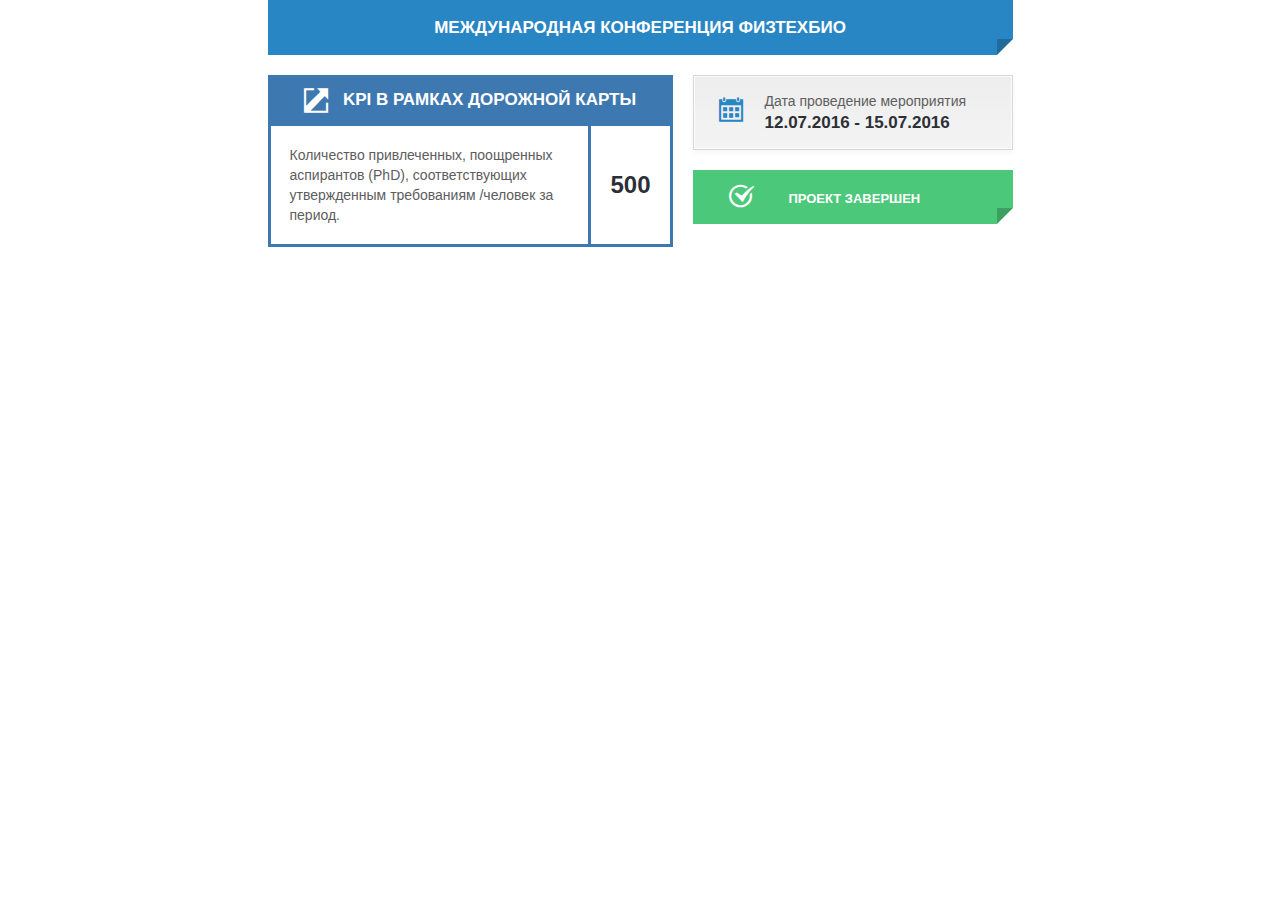
==== html/index.html @ 8a1dc167 "project status done" ====
<!DOCTYPE html>
<!--[if lt IE 7]><html lang="ru" class="lt-ie9 lt-ie8 lt-ie7"><![endif]-->
<!--[if IE 7]><html lang="ru" class="lt-ie9 lt-ie8"><![endif]-->
<!--[if IE 8]><html lang="ru" class="lt-ie9"><![endif]-->
<!--[if gt IE 8]><!-->
<html lang="ru">
<!--<![endif]-->
<head>
	<meta charset="utf-8" />
	<title>Заголовок</title>
	<meta http-equiv="X-UA-Compatible" content="IE=edge" />
	<link rel="stylesheet" href="css/bootstrap.min.css" />
	<link rel="stylesheet" href="css/icomoon.css" />
	<link rel="stylesheet" href="css/fonts.css" />
	<link rel="stylesheet" href="css/style.css" />
</head>
<body>
	<div style="width: 745px; margin: 0 auto;">
		
		<div id="project-descr">
			<div class="headertext folded">Международная конференция ФизтехБио</div>
			<div class="project__details clearfix">
				<div class="project__details-left">
					<div class="project__details-b1">
						<div class="project__details-b1-header"><i class="icon-arrow-diagonally"></i>KPI  в рамках дорожной карты</div>
						<div class="project__details-b1-row">
							<div class="project__details-b1-text">Количество привлеченных, поощренных аспирантов (PhD), соответствующих утвержденным требованиям /человек за период.</div>
							<div class="project__details-b1-count">500</div>
						</div>
					</div>
				</div>
				<div class="project__details-right">
					<div class="project__details-date">
						<div class="project__details-date-inner clearfix">
							<div class="project__details-date-icon icon-date"></div>
							<div class="project__details-date-text">
								<div class="project__details-date-title">Дата проведение мероприятия</div>
								<div class="project__details-date-value">12.07.2016 - 15.07.2016</div>
							</div>
						</div>
					</div>
					<div class="project__details-status folded">
						<i class="project__details-status-icon icon-check"></i>
						<div class="project__details-status-label">Проект Завершен</div>
					</div>
				</div>
			</div>
		</div> <!-- #project-descr -->

	</div>
	<!--[if lt IE 9]>
	<script src="js/html5shiv/es5-shim.min.js"></script>
	<script src="js/html5shiv/html5shiv.min.js"></script>
	<script src="js/html5shiv/html5shiv-printshiv.min.js"></script>
	<script src="js/html5shiv/respond.min.js"></script>
	<![endif]-->
	<script src="js/jquery-2.1.4.min.js"></script>
	<script src="js/common.js"></script>
	<!-- Yandex.Metrika counter --><!-- /Yandex.Metrika counter -->
	<!-- Google Analytics counter --><!-- /Google Analytics counter -->
</body>
</html>
---- html/css/icomoon.css ----
@font-face {
    font-family: 'icomoon';
    src:    url('../fonts/icomoon/icomoon.eot?neqyj8');
    src:    url('../fonts/icomoon/icomoon.eot?neqyj8#iefix') format('embedded-opentype'),
        url('../fonts/icomoon/icomoon.ttf?neqyj8') format('truetype'),
        url('../fonts/icomoon/icomoon.woff?neqyj8') format('woff'),
        url('../fonts/icomoon/icomoon.svg?neqyj8#icomoon') format('svg');
    font-weight: normal;
    font-style: normal;
}

[class^="icon-"], [class*=" icon-"] {
    /* use !important to prevent issues with browser extensions that change fonts */
    font-family: 'icomoon' !important;
    speak: none;
    font-style: normal;
    font-weight: normal;
    font-variant: normal;
    text-transform: none;
    line-height: 1;

    /* Better Font Rendering =========== */
    -webkit-font-smoothing: antialiased;
    -moz-osx-font-smoothing: grayscale;
}

.icon-arrow-diagonally:before {
    content: "\e900";
}
.icon-certificate:before {
    content: "\e901";
}
.icon-check:before {
    content: "\e902";
}
.icon-circle:before {
    content: "\e903";
}
.icon-date:before {
    content: "\e904";
}
.icon-graph:before {
    content: "\e905";
}
.icon-handshake:before {
    content: "\e906";
}
.icon-header-angle-lt:before {
    content: "\e907";
}
.icon-header-angle-rb:before {
    content: "\e908";
}
.icon-list:before {
    content: "\e909";
}
.icon-location:before {
    content: "\e90a";
}
.icon-mic:before {
    content: "\e90b";
}
.icon-photo:before {
    content: "\e90c";
}
.icon-publication:before {
    content: "\e90d";
}
.icon-target:before {
    content: "\e90e";
}
---- html/css/fonts.css ----
/* font-family: "Roboto"; */
@font-face {
	font-family: "Roboto";
	src: url("../fonts/Roboto/RobotoLight.eot");
	src: url("../fonts/Roboto/RobotoLight.eot?#iefix")format("embedded-opentype"),
	url("../fonts/Roboto/RobotoLight.woff") format("woff"),
	url("../fonts/Roboto/RobotoLight.ttf") format("truetype"),
	url("../fonts/Roboto/RobotoLight.svg#RobotoLight") format("svg");
	font-style: normal;
	font-weight: 300;
}
@font-face {
	font-family: "Roboto";
	src: url("../fonts/Roboto/RobotoRegular.eot");
	src: url("../fonts/Roboto/RobotoRegular.eot?#iefix")format("embedded-opentype"),
	url("../fonts/Roboto/RobotoRegular.woff") format("woff"),
	url("../fonts/Roboto/RobotoRegular.ttf") format("truetype"),
	url("../fonts/Roboto/RobotoRegular.svg#RobotoRegular") format("svg");
	font-style: normal;
	font-weight: 400;
}
@font-face {
	font-family: "Roboto";
	src: url("../fonts/Roboto/RobotoItalic.eot");
	src: url("../fonts/Roboto/RobotoItalic.eot?#iefix")format("embedded-opentype"),
	url("../fonts/Roboto/RobotoItalic.woff") format("woff"),
	url("../fonts/Roboto/RobotoItalic.ttf") format("truetype"),
	url("../fonts/Roboto/RobotoItalic.svg#RobotoItalic") format("svg");
	font-style: italic;
	font-weight: 400;
}
@font-face {
	font-family: "Roboto";
	src: url("../fonts/Roboto/RobotoMedium.eot");
	src: url("../fonts/Roboto/RobotoMedium.eot?#iefix")format("embedded-opentype"),
	url("../fonts/Roboto/RobotoMedium.woff") format("woff"),
	url("../fonts/Roboto/RobotoMedium.ttf") format("truetype"),
	url("../fonts/Roboto/RobotoMedium.svg#RobotoMedium") format("svg");
	font-style: normal;
	font-weight: 500;
}
@font-face {
	font-family: "Roboto";
	src: url("../fonts/RobotoBold/RobotoBold.eot");
	src: url("../fonts/RobotoBold/RobotoBold.eot?#iefix")format("embedded-opentype"),
	url("../fonts/RobotoBold/RobotoBold.woff") format("woff"),
	url("../fonts/RobotoBold/RobotoBold.ttf") format("truetype"),
	url("../fonts/RobotoBold/RobotoBold.svg#RobotoBold") format("svg");
	font-style: normal;
	font-weight: 700;
}
@font-face {
	font-family: "Roboto";
	src: url("../fonts/Roboto/RobotoBlack.eot");
	src: url("../fonts/Roboto/RobotoBlack.eot?#iefix")format("embedded-opentype"),
	url("../fonts/Roboto/RobotoBlack.woff") format("woff"),
	url("../fonts/Roboto/RobotoBlack.ttf") format("truetype"),
	url("../fonts/Roboto/RobotoBlack.svg#RobotoBlack") format("svg");
	font-style: normal;
	font-weight: 900;
}
---- html/css/style.css ----
#project-descr {}
.headertext {
	background-color: #2886c4;
	color: #fff;
	text-transform: uppercase;
	font-size: 17px;
	font-weight: bold;
	text-align: center;
	line-height: 1;
	padding: 19px 0;
	margin-bottom: 20px;
}
.folded {
	position: relative;
}
.folded:before,
.folded:after {
	content: "";
	display: block;
	width: 0;
	height: 0;
	border-style: solid;
	position: absolute;
	bottom: 0;
	right: 0;
}
.folded:before {
	border-width: 16px 16px 0 0;
	border-color: rgba(0,0,0,0.2) transparent transparent transparent;
}
.folded:after {
	border-width: 0 0 16px 16px;
	border-color: transparent transparent #ffffff transparent;
}
.project__details {}
.project__details-left {
	float: left;
	width: 405px;
	margin-right: 20px;
}
.project__details-b1 {}
.project__details-b1-header {
	background-color: #3e78b0;
	color: #fff;
	text-transform: uppercase;
	font-size: 17px;
	font-weight: bold;
	text-align: center;
	line-height: 24px;
	padding: 13px 0;
}
.project__details-b1-header .icon-arrow-diagonally {
	display: inline-block;
	width: 24px;
	height: 24px;
	font-size: 24px;
	color: #fff;
	margin-right: 15px;
	vertical-align: middle;
}
.project__details-b1-row {
	border-left: 3px solid #3e78b0;
	border-right: 3px solid #3e78b0;
	border-bottom: 3px solid #3e78b0;
	display: table;
}
.project__details-b1-text {
	font-size: 14px;
	line-height: 20px;
	color: #5d5d5d;
	padding: 19px;
	display: table-cell;
}
.project__details-b1-count {
	display: table-cell;
	vertical-align: middle;
	color: #2c2f36;
	font-size: 24px;
	font-weight: bold;
	border-left: 3px solid #3e78b0;
	padding: 0 19px;
}
.project__details-right {
	width: 320px;
	float: left;
}
.project__details-date {
	border: 1px solid #d7d7d7;
	-webkit-box-shadow: 0px 3px 6px 0px rgba(0, 0, 0, 0.04);
	-moz-box-shadow:    0px 3px 6px 0px rgba(0, 0, 0, 0.04);
	box-shadow:         0px 3px 6px 0px rgba(0, 0, 0, 0.04);
	margin-bottom: 20px;
}
.project__details-date-inner {
	padding: 17px 24px;
	border: 1px solid #fcfcfc;
	background: #ededed;
	background: -moz-linear-gradient(top,  #ededed 0%, #f4f4f4 100%);
	background: -webkit-linear-gradient(top,  #ededed 0%,#f4f4f4 100%);
	background: linear-gradient(to bottom,  #ededed 0%,#f4f4f4 100%);
	filter: progid:DXImageTransform.Microsoft.gradient( startColorstr='#ededed', endColorstr='#f4f4f4',GradientType=0 );
}
.project__details-date-icon {
	float: left;
	width: 24px;
	height: 24px;
	font-size: 24px;
	color: #2886c4;
	margin-right: 22px;
	margin-top: 4px;
}
.project__details-date-text {
	float: left;
	line-height: 1;
}
.project__details-date-title {
	color: #5e5e5e;
	font-size: 14px;
	margin-bottom: 6px;
}
.project__details-date-value {
	color: #2c2f36;
	font-size: 17px;
	font-weight: bold;
}
.project__details-status {
	background-color: #4cc87b;
	color: #fff;
	text-transform: uppercase;
	font-size: 13px;
	font-weight: bold;
	text-align: center;
	line-height: 1;
	padding: 13px 25px 15px 0;
}
.project__details-status-icon {
	display: inline-block;
	width: 25px;
	height: 25px;
	font-size: 25px;
	color: #fff;
	vertical-align: middle;
	position: relative;
	right: 31px;
}
.project__details-status-label {
	display: inline-block;
	vertical-align: middle;
	position: relative;
	top: 2px;
}
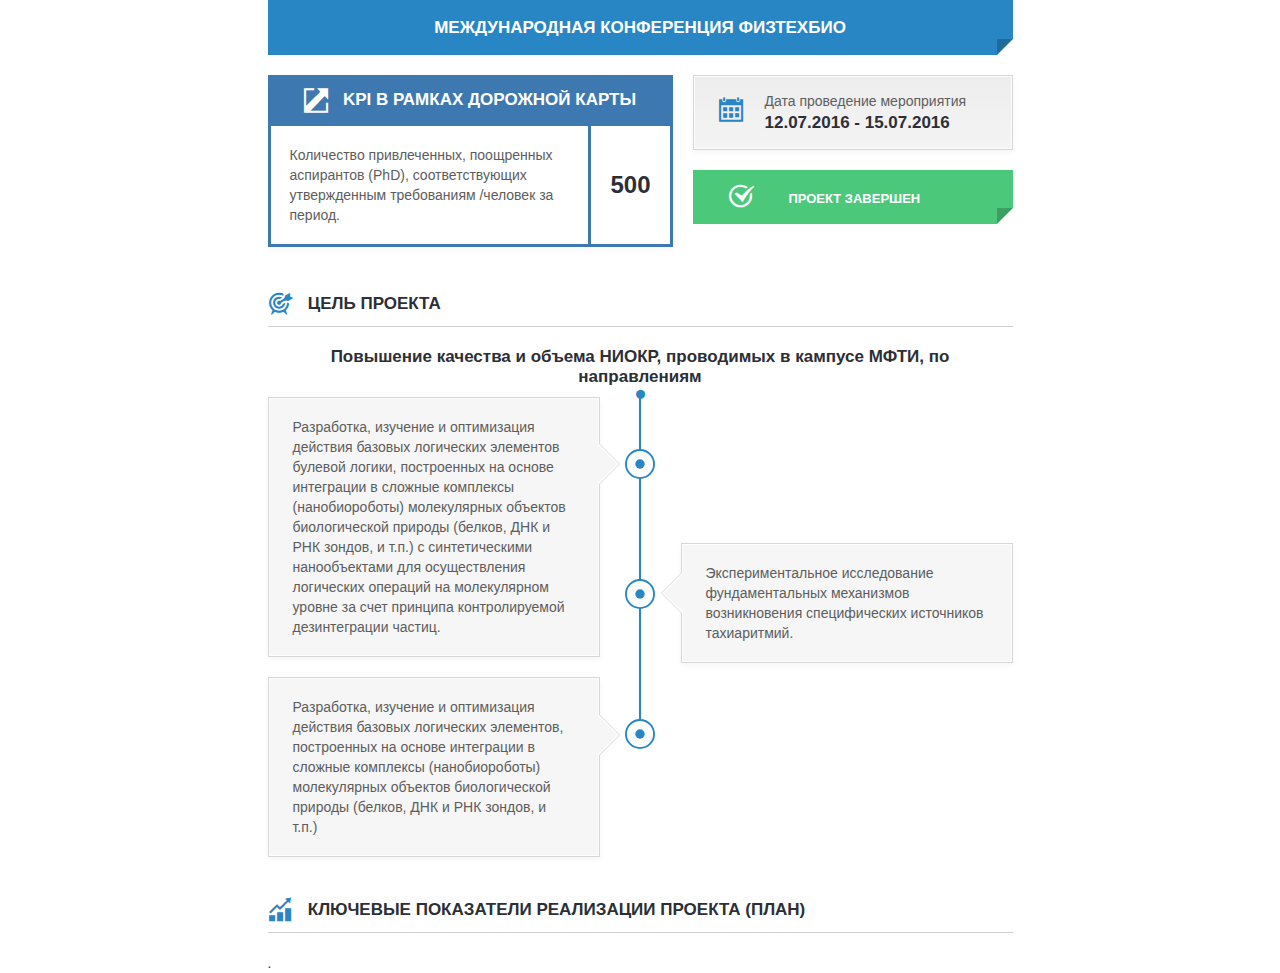
==== commit 241716ff: "targets done" ====
--- a/html/index.html
+++ b/html/index.html
@@ -15,10 +15,10 @@
 	<link rel="stylesheet" href="css/style.css" />
 </head>
 <body>
-	<div style="width: 745px; margin: 0 auto;">
+	<div style="width: 745px; margin: 0 auto;"> <!-- wrapper for example (begin) -->
 		
 		<div id="project-descr">
-			<div class="headertext folded">Международная конференция ФизтехБио</div>
+			<div class="project-header1 folded">Международная конференция ФизтехБио</div>
 			<div class="project__details clearfix">
 				<div class="project__details-left">
 					<div class="project__details-b1">
@@ -44,10 +44,51 @@
 						<div class="project__details-status-label">Проект Завершен</div>
 					</div>
 				</div>
+			</div>  <!-- .project__details -->
+			<div class="project-header2">
+				<div class="project-header2__icon icon-target"></div>
+				<div class="project-header2__text">Цель проекта</div>
 			</div>
+			<div class="project-targets">
+				<div class="project-targets__title">Повышение качества и объема НИОКР, проводимых в кампусе МФТИ, по направлениям</div>
+				<div class="project-targets__box clearfix">
+					<div class="project-targets__boxleft">
+						<div class="project-targets__target target_1">
+							<div class="project-targets__target-inner">Разработка, изучение и оптимизация действия базовых логических элементов булевой логики, построенных на основе интеграции в сложные комплексы (нанобиороботы) молекулярных объектов биологической природы (белков, ДНК и РНК зондов, и т.п.) с синтетическими нанообъектами для осуществления логических операций на молекулярном уровне за счет принципа контролируемой дезинтеграции частиц.</div>
+							<div class="project-targets__target-arrow"></div>
+						</div>
+						<div class="project-targets__target target_3">
+							<div class="project-targets__target-inner">Разработка, изучение и оптимизация действия базовых логических элементов, построенных на основе интеграции в сложные комплексы (нанобиороботы) молекулярных объектов биологической природы (белков, ДНК и РНК зондов, и т.п.)</div>
+							<div class="project-targets__target-arrow"></div>
+						</div>
+					</div>
+					<div class="project-targets__boxcenter">
+						<div class="project-targets__box-targetsline">
+							<div class="project-targets__topcircle icon-circle"></div>
+							<div class="project-targets__targetcircle targetcircle_1"></div>
+							<div class="project-targets__targetcircle targetcircle_2"></div>
+							<div class="project-targets__targetcircle targetcircle_3"></div>
+						</div>
+					</div>
+					<div class="project-targets__boxright">
+						<div class="project-targets__target target_2">
+							<div class="project-targets__target-inner">Экспериментальное исследование фундаментальных механизмов возникновения специфических источников тахиаритмий.</div>
+							<div class="project-targets__target-arrow"></div>
+						</div>
+					</div>
+				</div>
+			</div> <!-- .project-targets -->
+			<div class="project-header2">
+				<div class="project-header2__icon icon-graph"></div>
+				<div class="project-header2__text">Ключевые показатели реализации проекта (план)</div>
+			</div>
+			<div class="project-plan">
+				.
+			</div> <!-- .project-plan -->
 		</div> <!-- #project-descr -->
 
-	</div>
+	</div> <!-- wrapper for example (end) -->
+
 	<!--[if lt IE 9]>
 	<script src="js/html5shiv/es5-shim.min.js"></script>
 	<script src="js/html5shiv/html5shiv.min.js"></script>
--- a/html/css/style.css
+++ b/html/css/style.css
@@ -1,5 +1,5 @@
 #project-descr {}
-.headertext {
+.project-header1 {
 	background-color: #2886c4;
 	color: #fff;
 	text-transform: uppercase;
@@ -32,13 +32,19 @@
 	border-width: 0 0 16px 16px;
 	border-color: transparent transparent #ffffff transparent;
 }
-.project__details {}
+.project__details {
+	padding-bottom: 6px;
+}
 .project__details-left {
 	float: left;
 	width: 405px;
 	margin-right: 20px;
 }
-.project__details-b1 {}
+.project__details-b1 {
+	-webkit-box-shadow: 0px 3px 6px 0px rgba(0, 0, 0, 0.04);
+	-moz-box-shadow:    0px 3px 6px 0px rgba(0, 0, 0, 0.04);
+	box-shadow:         0px 3px 6px 0px rgba(0, 0, 0, 0.04);
+}
 .project__details-b1-header {
 	background-color: #3e78b0;
 	color: #fff;
@@ -149,8 +155,183 @@
 	position: relative;
 	top: 2px;
 }
-
-
-
-
-
+.project-header2 {
+	border-bottom: 1px solid #d0d0d0;
+	margin: 38px 0 20px;
+	font-size: 1px;
+	padding: 0 0 10px 1px;
+}
+.project-header2__icon {
+	display: inline-block;
+	width: 24px;
+	height: 24px;
+	font-size: 24px;
+	color: #2886c4;
+	margin-right: 15px;
+	vertical-align: middle;
+}
+.project-header2__text {
+	display: inline-block;
+	color: #2c2f36;
+	font-size: 17px;
+	font-weight: bold;
+	text-transform: uppercase;
+	vertical-align: middle;
+}
+.project-targets {
+	margin-bottom: -18px;
+}
+.project-targets__title {
+	color: #2c2f36;
+	line-height: 20px;
+	font-size: 17px;
+	font-weight: bold;
+	text-align: center;
+}
+.project-targets__box {
+	font-size: 1px;
+	padding-top: 8px;
+	margin-top: 2px;
+}
+.project-targets__boxleft {
+	float: left;
+	width: 350px;
+}
+.project-targets__boxcenter {
+	float: left;
+	width: 30px;
+	margin: 0 8px 0 7px;
+	text-align: center;
+}
+.project-targets__boxright {
+	float: left;
+	width: 350px;
+}
+.project-targets__box-targetsline {
+	display: inline-block;
+	width: 2px;
+	height: 350px;
+	background-color: #2886c4;
+	position: relative;
+}
+.project-targets__topcircle {
+	display: inline-block;
+	color: #2886c4;
+	width: 9px;
+	height: 9px;
+	font-size: 9px;
+	position: absolute;
+	top: -8px;
+	left: -3px;
+}
+.project-targets__targetcircle {
+	display: block;
+	width: 30px;
+	height: 30px;
+	background-image: url(../img/circle-target.svg);
+	background-repeat: no-repeat;
+	position: absolute;
+	left: -14px;
+}
+.project-targets__targetcircle.targetcircle_1 {
+	top: 52px;
+}
+.project-targets__targetcircle.targetcircle_2 {
+	top: 182px;
+}
+.project-targets__targetcircle.targetcircle_3 {
+	top: 322px;
+}
+.project-targets__target {
+	width: 330px;
+	border: 1px solid #d7d7d7;
+	-webkit-box-shadow: 0px 3px 6px 0px rgba(0, 0, 0, 0.04);
+	-moz-box-shadow:    0px 3px 6px 0px rgba(0, 0, 0, 0.04);
+	box-shadow:         0px 3px 6px 0px rgba(0, 0, 0, 0.04);
+	position: relative;
+	margin-bottom: 20px;
+}
+.project-targets__target-inner {
+	padding: 18px 23px;
+	border: 1px solid #fcfcfc;
+	background: #f6f6f6;
+	color: #5d5d5d;
+	font-size: 14px;
+	line-height: 20px;
+}
+.project-targets__target:after,
+.project-targets__target:before,
+.project-targets__target-arrow {
+	left: 100%;
+	border: solid transparent;
+	content: " ";
+	height: 0;
+	width: 0;
+	position: absolute;
+	pointer-events: none;
+}
+.project-targets__target:after {
+	border-color: rgba(255, 255, 255, 0);
+	border-left-color: #fff;
+	border-width: 20px;
+	margin-top: -20px;
+}
+.project-targets__target:before {
+	border-color: rgba(215, 215, 215, 0);
+	border-left-color: #d7d7d7;
+	border-width: 21px;
+	margin-top: -21px;
+}
+.project-targets__target-arrow {
+	border-color: rgba(255, 255, 255, 0);
+	border-left-color: #f6f6f6;
+	border-width: 19px;
+	margin-top: -19px;
+	z-index: 50;
+	left: auto;
+	right: -37px;
+}
+.project-targets__target.target_1:after,
+.project-targets__target.target_1:before,
+.project-targets__target.target_1 .project-targets__target-arrow {
+	top: 66px;
+}
+.project-targets__target.target_2:after,
+.project-targets__target.target_2:before,
+.project-targets__target.target_2 .project-targets__target-arrow {
+	left: auto;
+	right: 100%;
+	top: 49px;
+}
+.project-targets__target.target_2 {
+	top: 146px;
+	margin-left: 18px;
+}
+.project-targets__target.target_2:after {
+	border-left-color: transparent;
+	border-right-color: #fff;
+}
+.project-targets__target.target_2:before {
+	border-left-color: transparent;
+	border-right-color: #d7d7d7;
+}
+.project-targets__target.target_2 .project-targets__target-arrow {
+	border-left-color: transparent;
+	border-right-color: #f6f6f6;
+	right: auto;
+	left: -37px;
+}
+
+.project-targets__target.target_3:after,
+.project-targets__target.target_3:before,
+.project-targets__target.target_3 .project-targets__target-arrow {
+	top: 57px;
+}
+.project-plan {}
+
+
+
+
+
+
+
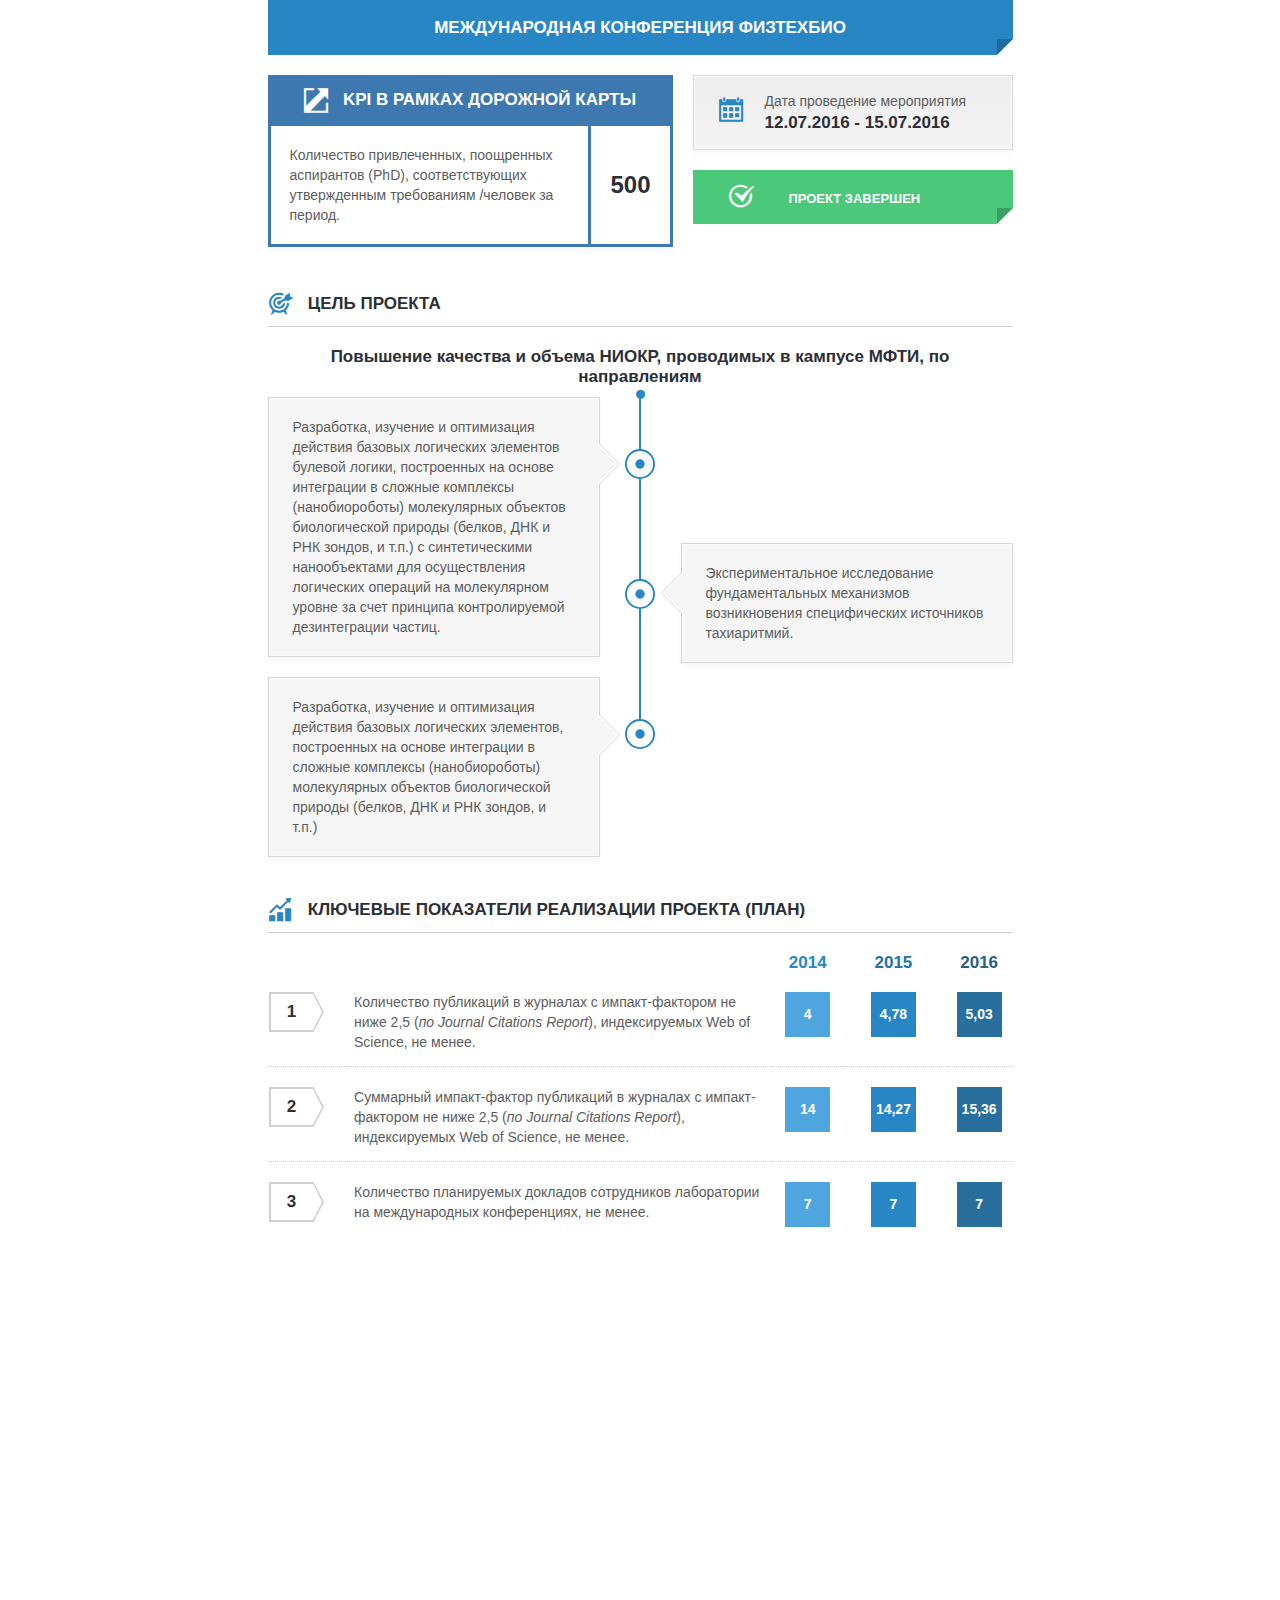
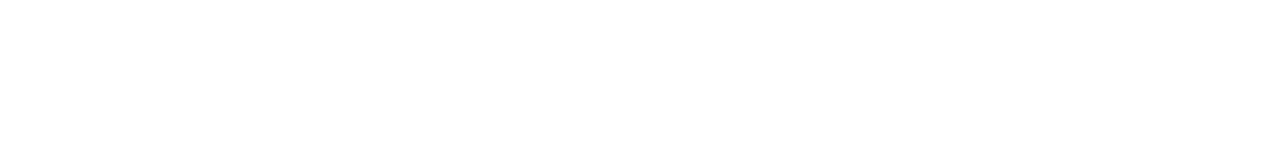
==== commit 2bfc1d2d: "table-plans start" ====
--- a/html/index.html
+++ b/html/index.html
@@ -83,7 +83,73 @@
 				<div class="project-header2__text">Ключевые показатели реализации проекта (план)</div>
 			</div>
 			<div class="project-plan">
-				.
+				<table class="project-plan__table">
+					<tbody class="project-plan__tbody">
+						<tr class="project-plan__tr">
+							<th class="project-plan__th" colspan="2"></th>
+							<th class="project-plan__th th_1">2014</th>
+							<th class="project-plan__th th_2">2015</th>
+							<th class="project-plan__th th_3">2016</th>
+						</tr>
+						<tr class="project-plan__tr">
+							<td class="project-plan__td td_1">
+								<div class="project-plan__td_1-wrap">
+									<div class="project-plan__td_1">1</div>
+								</div>
+							</td>
+							<td class="project-plan__td td_2">
+								<div class="project-plan__td_2">Количество публикаций в журналах с импакт-фактором не ниже 2,5 (<i>по Journal Citations Report</i>), индексируемых Web of Science, не менее.</div>
+							</td>
+							<td class="project-plan__td td_3">
+								<div class="project-plan__td_345 project-plan__td_3">4</div>
+							</td>
+							<td class="project-plan__td td_4">
+								<div class="project-plan__td_345 project-plan__td_4">4,78</div>
+							</td>
+							<td class="project-plan__td td_5">
+								<div class="project-plan__td_345 project-plan__td_5">5,03</div>
+							</td>
+						</tr>
+						<tr class="project-plan__tr">
+							<td class="project-plan__td td_1">
+								<div class="project-plan__td_1-wrap">
+									<div class="project-plan__td_1">2</div>
+								</div>
+							</td>
+							<td class="project-plan__td td_2">
+								<div class="project-plan__td_2">Суммарный импакт-фактор публикаций в журналах с импакт-фактором не ниже 2,5 (<i>по Journal Citations Report</i>), индексируемых Web of Science, не менее.</div>
+							</td>
+							<td class="project-plan__td td_3">
+								<div class="project-plan__td_345 project-plan__td_3">14</div>
+							</td>
+							<td class="project-plan__td td_4">
+								<div class="project-plan__td_345 project-plan__td_4">14,27</div>
+							</td>
+							<td class="project-plan__td td_5">
+								<div class="project-plan__td_345 project-plan__td_5">15,36</div>
+							</td>
+						</tr>
+						<tr class="project-plan__tr">
+							<td class="project-plan__td td_1">
+								<div class="project-plan__td_1-wrap">
+									<div class="project-plan__td_1">3</div>
+								</div>
+							</td>
+							<td class="project-plan__td td_2">
+								<div class="project-plan__td_2">Количество планируемых докладов сотрудников лаборатории на международных конференциях, не менее.</div>
+							</td>
+							<td class="project-plan__td td_3">
+								<div class="project-plan__td_345 project-plan__td_3">7</div>
+							</td>
+							<td class="project-plan__td td_4">
+								<div class="project-plan__td_345 project-plan__td_4">7</div>
+							</td>
+							<td class="project-plan__td td_5">
+								<div class="project-plan__td_345 project-plan__td_5">7</div>
+							</td>
+						</tr>
+					</tbody>
+				</table>
 			</div> <!-- .project-plan -->
 		</div> <!-- #project-descr -->
 
--- a/html/css/style.css
+++ b/html/css/style.css
@@ -1,3 +1,11 @@
+body {
+	margin-bottom: 500px;
+}
+
+
+
+
+
 #project-descr {}
 .project-header1 {
 	background-color: #2886c4;
@@ -328,10 +336,130 @@
 	top: 57px;
 }
 .project-plan {}
-
-
-
-
-
-
-
+.project-plan__table {
+	width: 100%;
+}
+.project-plan__tbody {}
+.project-plan__tr {
+	border-bottom: 1px dotted #d0d0d0;
+}
+.project-plan__tr:first-child,
+.project-plan__tr:last-child {
+	border-bottom: none;
+}
+.project-plan__th {
+	font-size: 17px;
+	line-height: 17px;
+	font-weight: bold;
+	text-align: center;
+}
+.project-plan__th.th_1 {
+	color: #2886c4;
+}
+.project-plan__th.th_2 {
+	color: #2072a8;
+}
+.project-plan__th.th_3 {
+	color: #246087;
+}
+.project-plan__td {
+	padding-top: 20px;
+	padding-bottom: 14px;
+	vertical-align: top;
+}
+.project-plan__td.td_1 {
+	width: 75px;
+	text-align: left;
+}
+.project-plan__td.td_2 {
+	width: 415px;
+	padding-left: 10px;
+	padding-right: 10px;
+	text-align: left;
+}
+.project-plan__td.td_3 {
+	width: 65px;
+	text-align: center;
+}
+.project-plan__td.td_4 {
+	width: 65px;
+	padding-left: 20px;
+	padding-right: 20px;
+	text-align: center;
+}
+.project-plan__td.td_5 {
+	width: 65px;
+	text-align: center;
+}
+.project-plan__td_1-wrap {
+	height: 40px;
+	overflow: hidden;
+}
+.project-plan__td_1 {
+	display: inline-block;
+	width: 42px;
+	height: 36px;
+	border: 2px solid #d0d0d0;
+	border-right: none;
+	background-color: #fff;
+	text-align: center;
+	vertical-align: middle;
+	font-size: 17px;
+	line-height: 36px;
+	font-weight: bold;
+	color: #2c2f36;
+	position: relative;
+}
+.project-plan__td_1:after,
+.project-plan__td_1:before {
+	left: 100%;
+	top: 50%;
+	border: solid transparent;
+	content: " ";
+	height: 0;
+	width: 0;
+	position: absolute;
+	pointer-events: none;
+}
+.project-plan__td_1:after {
+	border-color: rgba(255, 255, 255, 0);
+	border-left-color: #fff;
+	border-width: 18px 0 18px 9px;
+	margin-top: -18px;
+}
+.project-plan__td_1:before {
+	border-color: rgba(208, 208, 208, 0);
+	border-left-color: #d0d0d0;
+	border-width: 21px 0 21px 11px;
+	margin-top: -21px;
+}
+.project-plan__td_2 {
+	color: #5d5d5d;
+	font-size: 14px;
+	line-height: 20px;
+}
+.project-plan__td_345 {
+	display: inline-block;
+	width: 45px;
+	height: 45px;
+	line-height: 45px;
+	font-size: 14px;
+	font-weight: bold;
+	color: #fff;
+}
+.project-plan__td_3 {
+	background-color: #4fa5dd;
+}
+.project-plan__td_4 {
+	background-color: #2886c4;
+}
+.project-plan__td_5 {
+	background-color: #286f9d;
+}
+
+
+
+
+
+
+
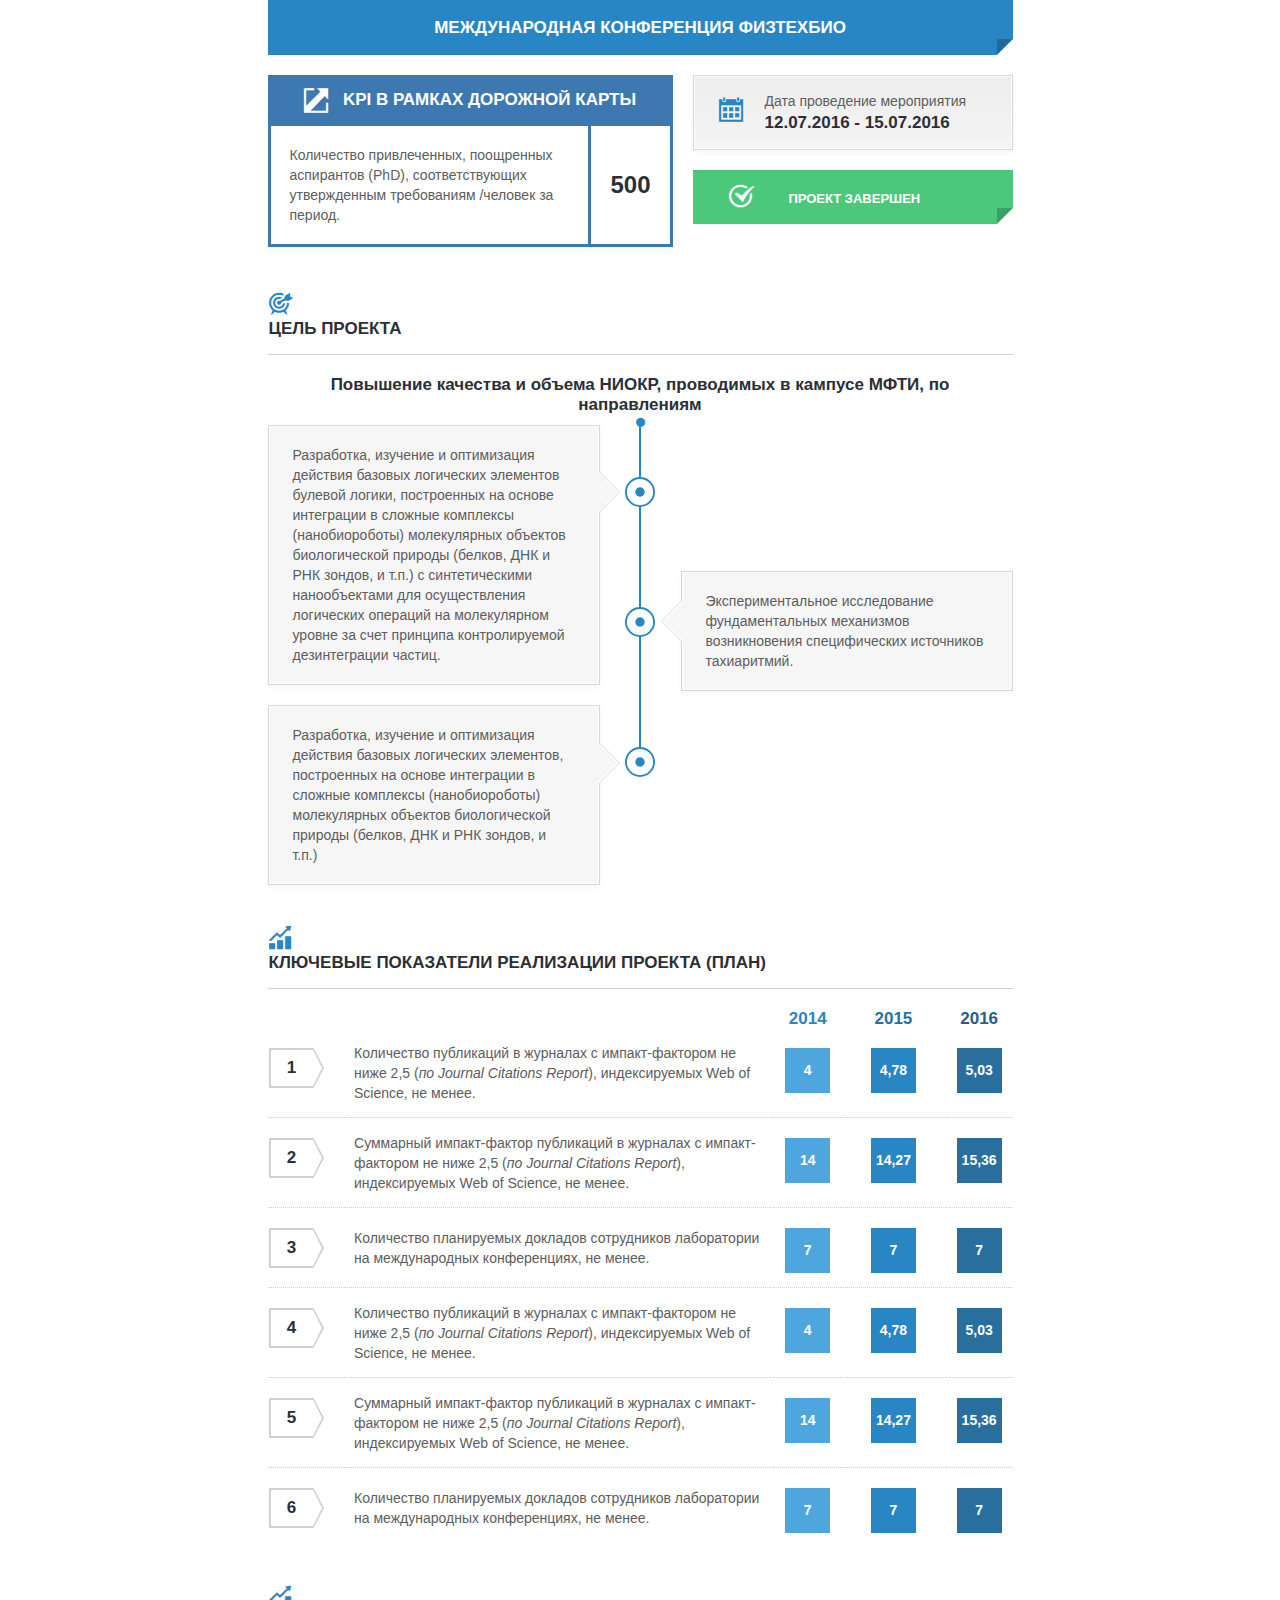
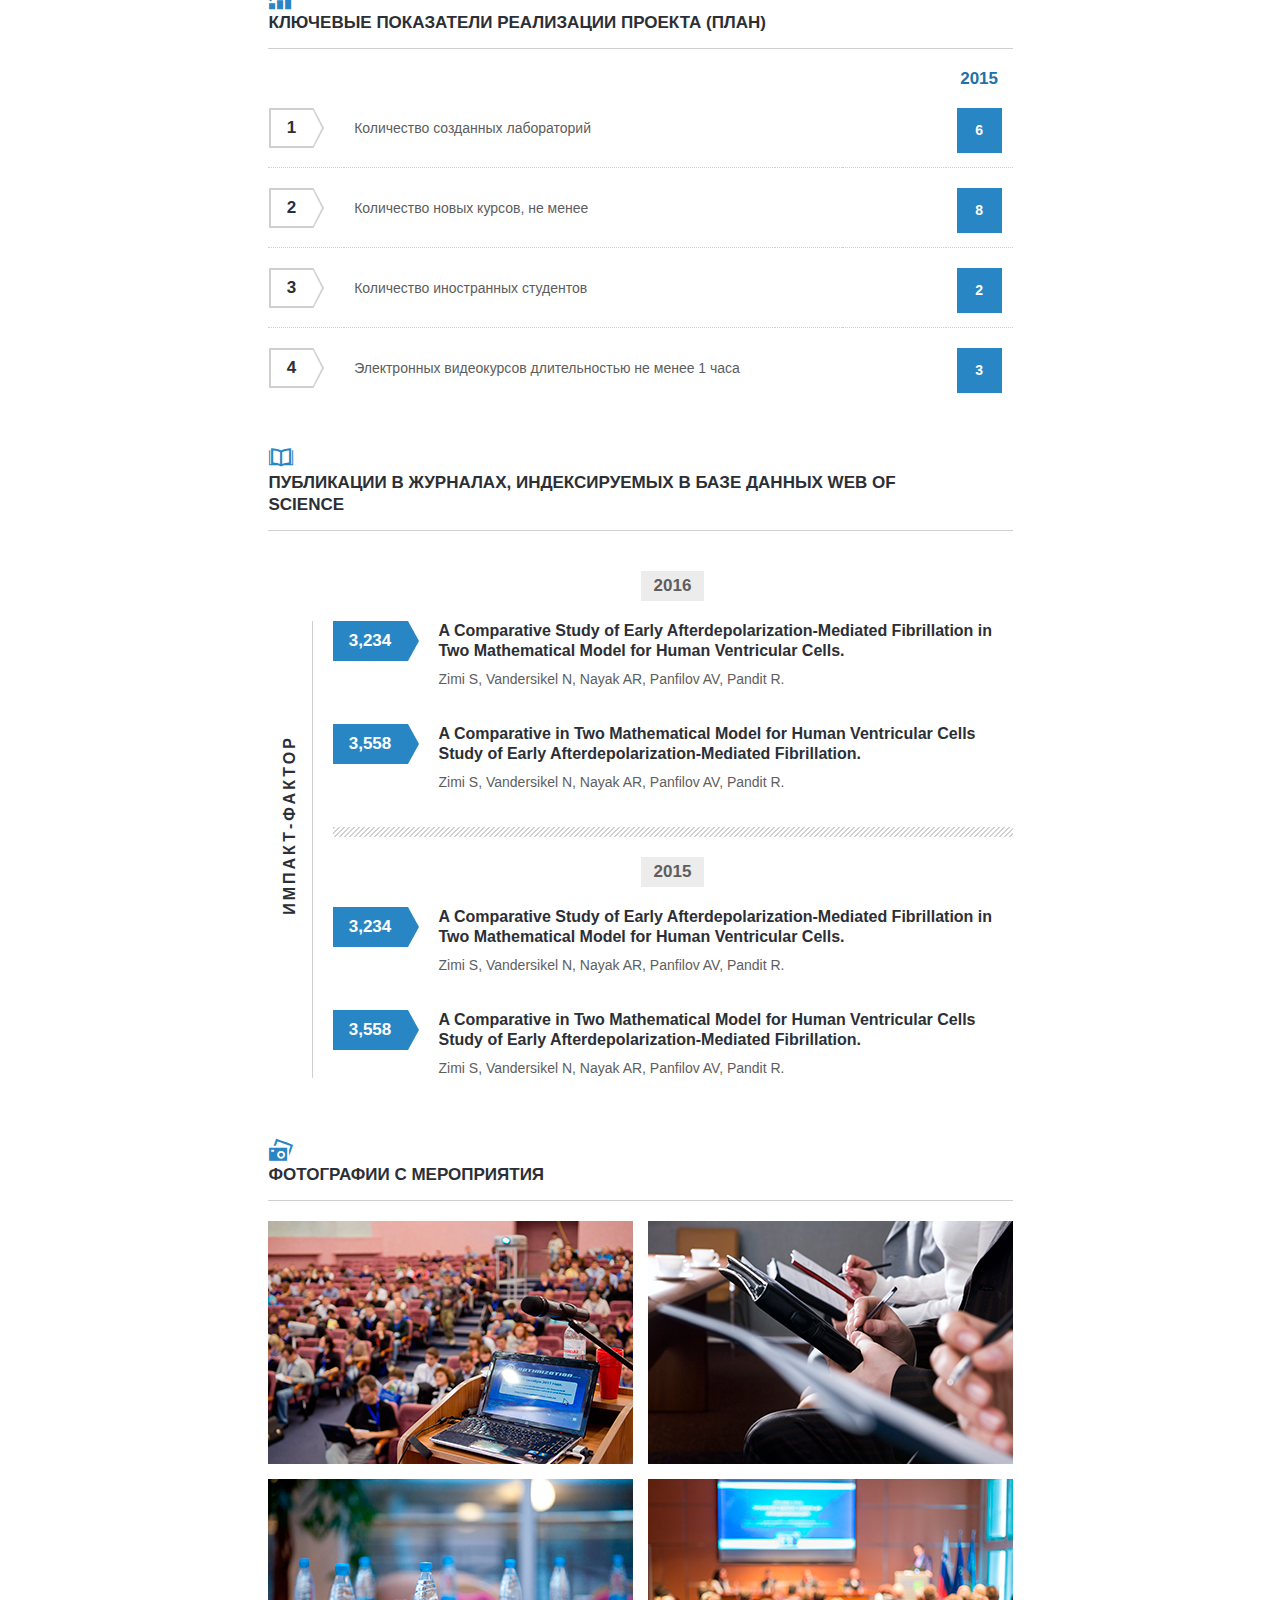
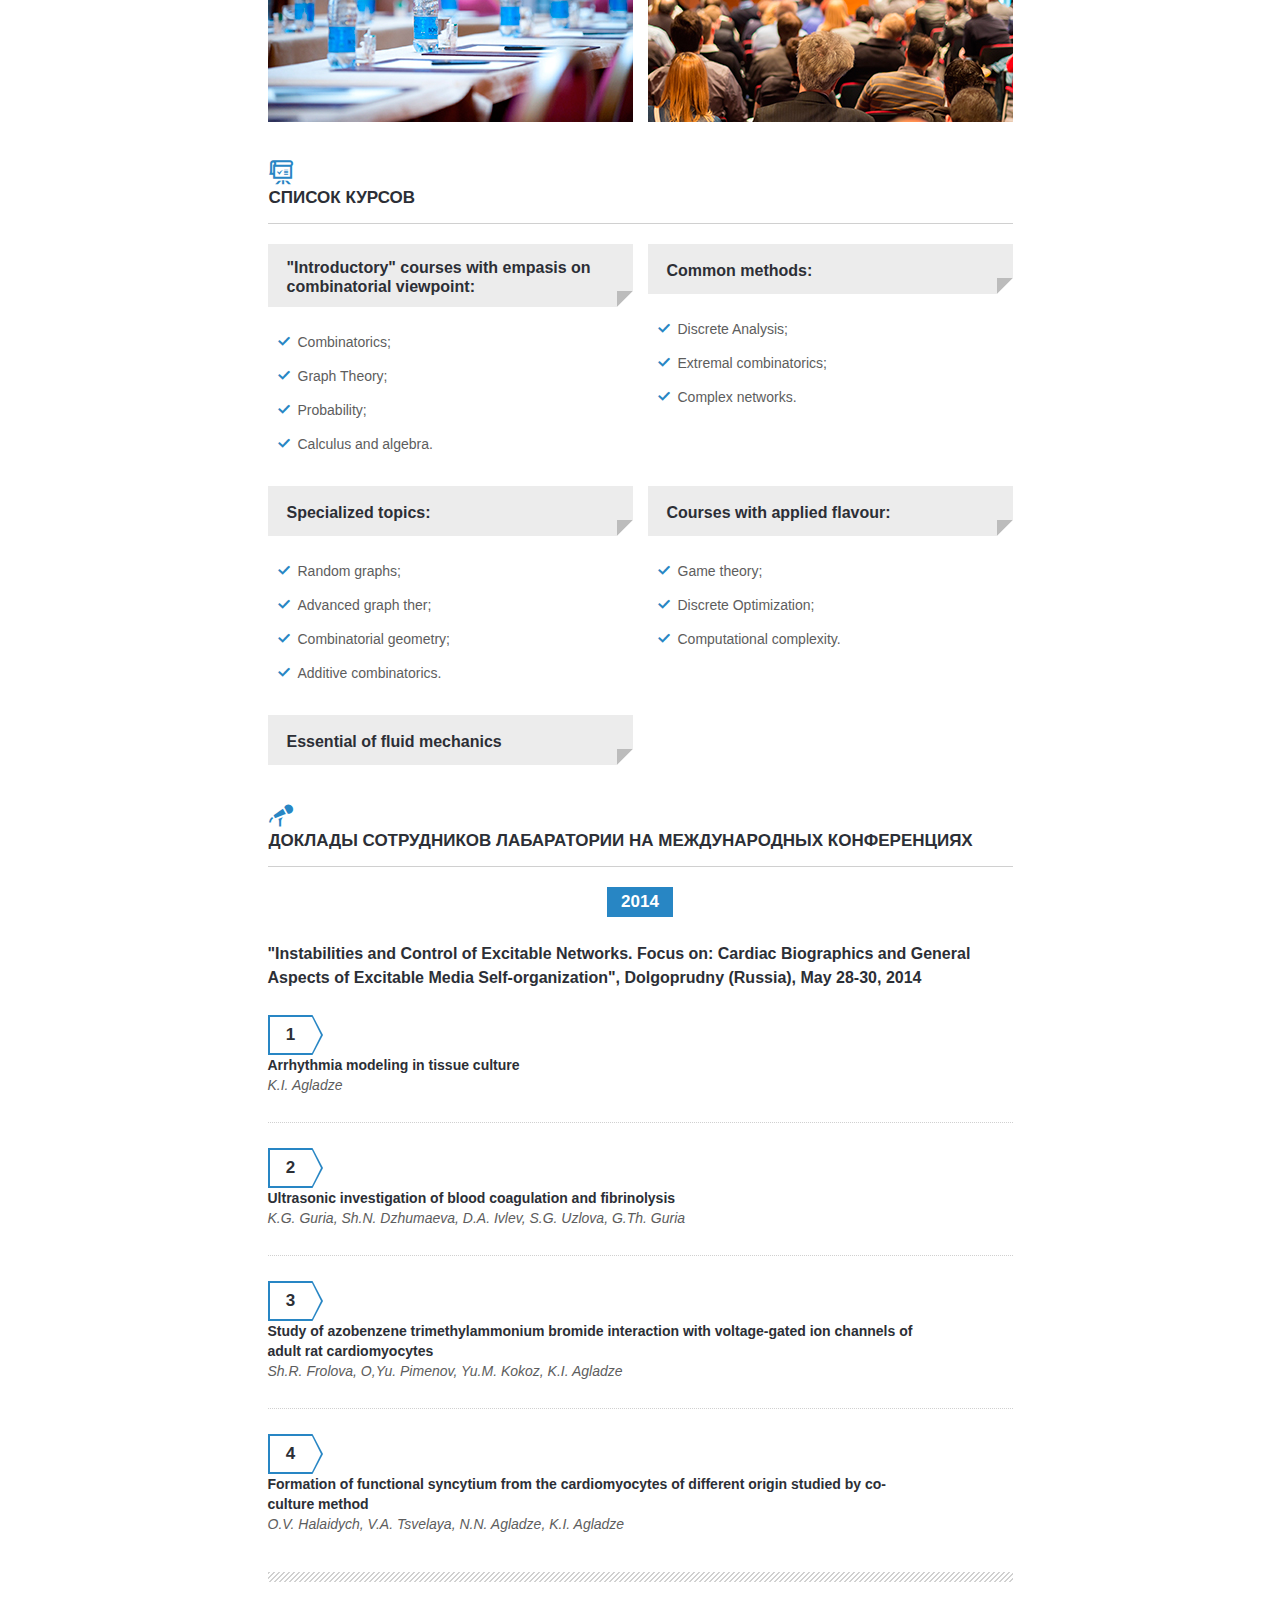
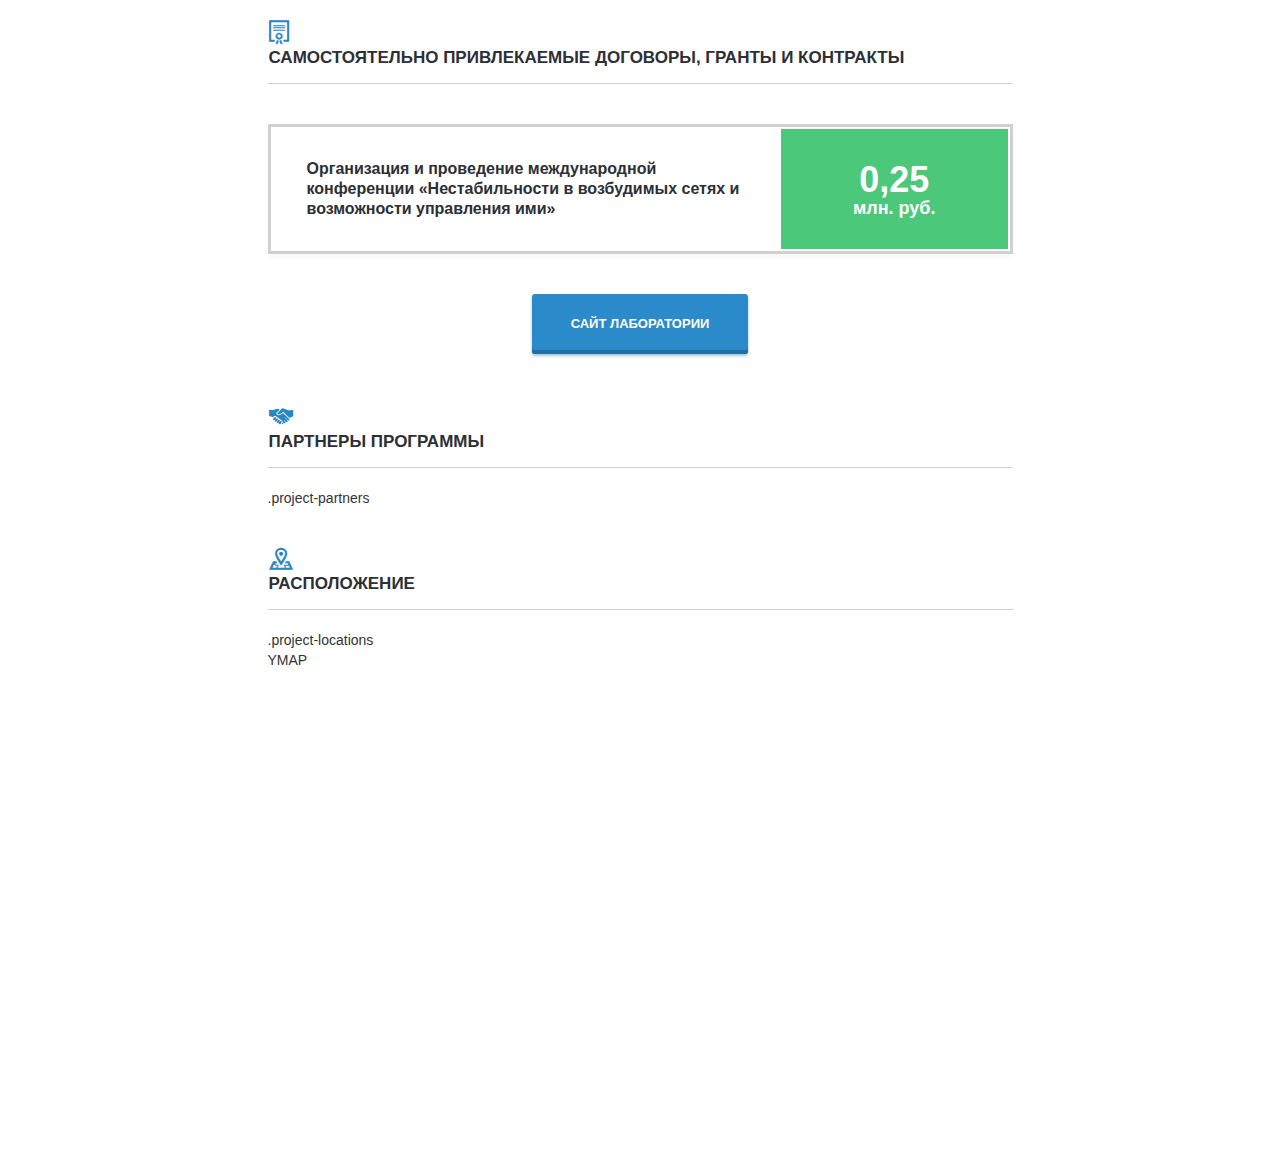
==== commit dac09eb6: "certs done" ====
--- a/html/index.html
+++ b/html/index.html
@@ -7,7 +7,7 @@
 <!--<![endif]-->
 <head>
 	<meta charset="utf-8" />
-	<title>Заголовок</title>
+	<title>mipt5top100</title>
 	<meta http-equiv="X-UA-Compatible" content="IE=edge" />
 	<link rel="stylesheet" href="css/bootstrap.min.css" />
 	<link rel="stylesheet" href="css/icomoon.css" />
@@ -16,6 +16,7 @@
 </head>
 <body>
 	<div style="width: 745px; margin: 0 auto;"> <!-- wrapper for example (begin) -->
+
 		
 		<div id="project-descr">
 			<div class="project-header1 folded">Международная конференция ФизтехБио</div>
@@ -148,10 +149,355 @@
 								<div class="project-plan__td_345 project-plan__td_5">7</div>
 							</td>
 						</tr>
+						<tr class="project-plan__tr">
+							<td class="project-plan__td td_1">
+								<div class="project-plan__td_1-wrap">
+									<div class="project-plan__td_1">4</div>
+								</div>
+							</td>
+							<td class="project-plan__td td_2">
+								<div class="project-plan__td_2">Количество публикаций в журналах с импакт-фактором не ниже 2,5 (<i>по Journal Citations Report</i>), индексируемых Web of Science, не менее.</div>
+							</td>
+							<td class="project-plan__td td_3">
+								<div class="project-plan__td_345 project-plan__td_3">4</div>
+							</td>
+							<td class="project-plan__td td_4">
+								<div class="project-plan__td_345 project-plan__td_4">4,78</div>
+							</td>
+							<td class="project-plan__td td_5">
+								<div class="project-plan__td_345 project-plan__td_5">5,03</div>
+							</td>
+						</tr>
+						<tr class="project-plan__tr">
+							<td class="project-plan__td td_1">
+								<div class="project-plan__td_1-wrap">
+									<div class="project-plan__td_1">5</div>
+								</div>
+							</td>
+							<td class="project-plan__td td_2">
+								<div class="project-plan__td_2">Суммарный импакт-фактор публикаций в журналах с импакт-фактором не ниже 2,5 (<i>по Journal Citations Report</i>), индексируемых Web of Science, не менее.</div>
+							</td>
+							<td class="project-plan__td td_3">
+								<div class="project-plan__td_345 project-plan__td_3">14</div>
+							</td>
+							<td class="project-plan__td td_4">
+								<div class="project-plan__td_345 project-plan__td_4">14,27</div>
+							</td>
+							<td class="project-plan__td td_5">
+								<div class="project-plan__td_345 project-plan__td_5">15,36</div>
+							</td>
+						</tr>
+						<tr class="project-plan__tr">
+							<td class="project-plan__td td_1">
+								<div class="project-plan__td_1-wrap">
+									<div class="project-plan__td_1">6</div>
+								</div>
+							</td>
+							<td class="project-plan__td td_2">
+								<div class="project-plan__td_2">Количество планируемых докладов сотрудников лаборатории на международных конференциях, не менее.</div>
+							</td>
+							<td class="project-plan__td td_3">
+								<div class="project-plan__td_345 project-plan__td_3">7</div>
+							</td>
+							<td class="project-plan__td td_4">
+								<div class="project-plan__td_345 project-plan__td_4">7</div>
+							</td>
+							<td class="project-plan__td td_5">
+								<div class="project-plan__td_345 project-plan__td_5">7</div>
+							</td>
+						</tr>
 					</tbody>
 				</table>
 			</div> <!-- .project-plan -->
+			<div class="project-header2">
+				<div class="project-header2__icon icon-graph"></div>
+				<div class="project-header2__text">Ключевые показатели реализации проекта (план)</div>
+			</div>
+			<div class="project-plan">
+				<table class="project-plan__table">
+					<tbody class="project-plan__tbody">
+						<tr class="project-plan__tr">
+							<th class="project-plan__th" colspan="2"></th>
+							<th class="project-plan__th th_1"></th>
+							<th class="project-plan__th th_2"></th>
+							<th class="project-plan__th th_2">2015</th>
+						</tr>
+						<tr class="project-plan__tr">
+							<td class="project-plan__td td_1">
+								<div class="project-plan__td_1-wrap">
+									<div class="project-plan__td_1">1</div>
+								</div>
+							</td>
+							<td class="project-plan__td td_2">
+								<div class="project-plan__td_2">Количество созданных лабораторий</div>
+							</td>
+							<td class="project-plan__td td_3"></td>
+							<td class="project-plan__td td_4"></td>
+							<td class="project-plan__td td_5">
+								<div class="project-plan__td_345 project-plan__td_4">6</div>
+							</td>
+						</tr>
+						<tr class="project-plan__tr">
+							<td class="project-plan__td td_1">
+								<div class="project-plan__td_1-wrap">
+									<div class="project-plan__td_1">2</div>
+								</div>
+							</td>
+							<td class="project-plan__td td_2">
+								<div class="project-plan__td_2">Количество новых курсов, не менее</div>
+							</td>
+							<td class="project-plan__td td_3"></td>
+							<td class="project-plan__td td_4"></td>
+							<td class="project-plan__td td_5">
+								<div class="project-plan__td_345 project-plan__td_4">8</div>
+							</td>
+						</tr>
+						<tr class="project-plan__tr">
+							<td class="project-plan__td td_1">
+								<div class="project-plan__td_1-wrap">
+									<div class="project-plan__td_1">3</div>
+								</div>
+							</td>
+							<td class="project-plan__td td_2">
+								<div class="project-plan__td_2">Количество иностранных студентов</div>
+							</td>
+							<td class="project-plan__td td_3"></td>
+							<td class="project-plan__td td_4"></td>
+							<td class="project-plan__td td_5">
+								<div class="project-plan__td_345 project-plan__td_4">2</div>
+							</td>
+						</tr>
+						<tr class="project-plan__tr">
+							<td class="project-plan__td td_1">
+								<div class="project-plan__td_1-wrap">
+									<div class="project-plan__td_1">4</div>
+								</div>
+							</td>
+							<td class="project-plan__td td_2">
+								<div class="project-plan__td_2">Электронных видеокурсов длительностью не менее 1 часа</div>
+							</td>
+							<td class="project-plan__td td_3"></td>
+							<td class="project-plan__td td_4"></td>
+							<td class="project-plan__td td_5">
+								<div class="project-plan__td_345 project-plan__td_4">3</div>
+							</td>
+						</tr>
+					</tbody>
+				</table>
+			</div> <!-- .project-plan -->
+			<div class="project-header2">
+				<div class="project-header2__icon icon-publication"></div>
+				<div class="project-header2__text">Публикации в журналах, индексируемых в базе данных Web of Science</div>
+			</div>
+			<div class="project-publications clearfix">
+				<div class="project-publications__vertical">
+					<div class="project-publications__vertical-text">Импакт-фактор</div>
+				</div>
+				<div class="project-publications__block">
+					<div class="project-publications__year">
+						<div class="project-publications__title">
+							<div class="project-publications__title-text">2016</div>
+						</div>
+						<div class="project-publications__items">
+							<div class="project-publications__item clearfix">
+								<div class="project-publications__item-numb">3,234</div>
+								<div class="project-publications__item-text">
+									<div class="project-publications__item-text1">A Comparative Study of Early Afterdepolarization-Mediated Fibrillation in Two Mathematical Model for Human Ventricular Cells.</div>
+									<div class="project-publications__item-text2">Zimi S, Vandersikel N, Nayak AR, Panfilov AV, Pandit R.</div>
+								</div>
+							</div>
+							<div class="project-publications__item clearfix">
+								<div class="project-publications__item-numb">3,558</div>
+								<div class="project-publications__item-text">
+									<div class="project-publications__item-text1">A Comparative in Two Mathematical Model for Human Ventricular Cells Study of Early Afterdepolarization-Mediated Fibrillation.</div>
+									<div class="project-publications__item-text2">Zimi S, Vandersikel N, Nayak AR, Panfilov AV, Pandit R.</div>
+								</div>
+							</div>
+						</div> <!-- .project-publications__items -->
+					</div> <!-- .project-publications__year -->
+					<div class="project-publications__year">
+						<div class="project-publications__title">
+							<div class="project-publications__title-text">2015</div>
+						</div>
+						<div class="project-publications__items">
+							<div class="project-publications__item clearfix">
+								<div class="project-publications__item-numb">3,234</div>
+								<div class="project-publications__item-text">
+									<div class="project-publications__item-text1">A Comparative Study of Early Afterdepolarization-Mediated Fibrillation in Two Mathematical Model for Human Ventricular Cells.</div>
+									<div class="project-publications__item-text2">Zimi S, Vandersikel N, Nayak AR, Panfilov AV, Pandit R.</div>
+								</div>
+							</div>
+							<div class="project-publications__item clearfix">
+								<div class="project-publications__item-numb">3,558</div>
+								<div class="project-publications__item-text">
+									<div class="project-publications__item-text1">A Comparative in Two Mathematical Model for Human Ventricular Cells Study of Early Afterdepolarization-Mediated Fibrillation.</div>
+									<div class="project-publications__item-text2">Zimi S, Vandersikel N, Nayak AR, Panfilov AV, Pandit R.</div>
+								</div>
+							</div>
+						</div> <!-- .project-publications__items -->
+					</div> <!-- .project-publications__year -->
+				</div>
+			</div> <!-- .project-publications -->
+			<div class="project-header2">
+				<div class="project-header2__icon icon-photo"></div>
+				<div class="project-header2__text">Фотографии с мероприятия</div>
+			</div>
+			<div class="project-photos">
+				<div class="project-photos__row clearfix">
+					<img class="project-photos__img" src="img/img1.jpg" alt="">
+					<img class="project-photos__img" src="img/img2.jpg" alt="">
+				</div>
+				<div class="project-photos__row clearfix">
+					<img class="project-photos__img" src="img/img3.jpg" alt="">
+					<img class="project-photos__img" src="img/img4.jpg" alt="">
+				</div>
+			</div> <!-- .project-photos -->
+			<div class="project-header2">
+				<div class="project-header2__icon icon-list"></div>
+				<div class="project-header2__text">Список курсов</div>
+			</div>
+			<div class="project-lists">
+				<div class="project-lists__row clearfix">
+					<div class="project-lists__item">
+						<div class="project-lists__item-title folded">
+							<div class="project-lists__item-title-inner">"Introductory" courses with empasis on combinatorial viewpoint:</div>
+						</div>
+						<ul class="project-lists__item-list">
+							<li class="project-lists__item-list-li">Combinatorics;</li>
+							<li class="project-lists__item-list-li">Graph Theory;</li>
+							<li class="project-lists__item-list-li">Probability;</li>
+							<li class="project-lists__item-list-li">Calculus and algebra.</li>
+						</ul>
+					</div>
+					<div class="project-lists__item">
+						<div class="project-lists__item-title folded">
+							<div class="project-lists__item-title-inner">Common methods:</div>
+						</div>
+						<ul class="project-lists__item-list">
+							<li class="project-lists__item-list-li">Discrete Analysis;</li>
+							<li class="project-lists__item-list-li">Extremal combinatorics;</li>
+							<li class="project-lists__item-list-li">Complex networks.</li>
+						</ul>
+					</div>
+				</div>
+				<div class="project-lists__row clearfix">
+					<div class="project-lists__item">
+						<div class="project-lists__item-title folded">
+							<div class="project-lists__item-title-inner">Specialized topics:</div>
+						</div>
+						<ul class="project-lists__item-list">
+							<li class="project-lists__item-list-li">Random graphs;</li>
+							<li class="project-lists__item-list-li">Advanced graph ther;</li>
+							<li class="project-lists__item-list-li">Combinatorial geometry;</li>
+							<li class="project-lists__item-list-li">Additive combinatorics.</li>
+						</ul>
+					</div>
+					<div class="project-lists__item">
+						<div class="project-lists__item-title folded">
+							<div class="project-lists__item-title-inner">Courses with applied flavour:</div>
+						</div>
+						<ul class="project-lists__item-list">
+							<li class="project-lists__item-list-li">Game theory;</li>
+							<li class="project-lists__item-list-li">Discrete Optimization;</li>
+							<li class="project-lists__item-list-li">Computational complexity.</li>
+						</ul>
+					</div>
+				</div>
+				<div class="project-lists__row clearfix">
+					<div class="project-lists__item">
+						<div class="project-lists__item-title folded">
+							<div class="project-lists__item-title-inner">Essential of fluid mechanics</div>
+						</div>
+					</div>
+				</div>
+			</div> <!-- .project-lists -->
+			<div class="project-header2">
+				<div class="project-header2__icon icon-mic"></div>
+				<div class="project-header2__text">Доклады сотрудников лабаратории на международных конференциях</div>
+			</div>
+			<div class="project-reports">
+				<div class="project-reports__year">
+					<div class="project-reports__year-numb">2014</div>
+					<div class="project-reports__year-title">"Instabilities and Control of Excitable Networks. Focus on: Cardiac Biographics and General Aspects of Excitable Media Self-organization", Dolgoprudny (Russia), May 28-30, 2014</div>
+					<div class="project-reports__list">
+						<div class="project-reports__list-row">
+							<div class="project-reports__list-count">
+								<div class="project-reports__list-countinner">1</div>
+							</div>
+							<div class="project-reports__list-content">
+								<div class="project-reports__list-content1">Arrhythmia modeling in tissue culture</div>
+								<div class="project-reports__list-content2">K.I. Agladze</div>
+							</div>
+						</div>
+						<div class="project-reports__list-row">
+							<div class="project-reports__list-count">
+								<div class="project-reports__list-countinner">2</div>
+							</div>
+							<div class="project-reports__list-content">
+								<div class="project-reports__list-content1">Ultrasonic investigation of blood coagulation and fibrinolysis</div>
+								<div class="project-reports__list-content2">K.G. Guria, Sh.N. Dzhumaeva, D.A. Ivlev, S.G. Uzlova, G.Th. Guria</div>
+							</div>
+						</div>
+						<div class="project-reports__list-row">
+							<div class="project-reports__list-count">
+								<div class="project-reports__list-countinner">3</div>
+							</div>
+							<div class="project-reports__list-content">
+								<div class="project-reports__list-content1">Study of azobenzene trimethylammonium bromide interaction with voltage-gated ion channels of adult rat cardiomyocytes</div>
+								<div class="project-reports__list-content2">Sh.R. Frolova, O,Yu. Pimenov, Yu.M. Kokoz, K.I. Agladze</div>
+							</div>
+						</div>
+						<div class="project-reports__list-row">
+							<div class="project-reports__list-count">
+								<div class="project-reports__list-countinner">4</div>
+							</div>
+							<div class="project-reports__list-content">
+								<div class="project-reports__list-content1">Formation of functional syncytium from the cardiomyocytes of different origin studied by co-culture method</div>
+								<div class="project-reports__list-content2">O.V. Halaidych, V.A. Tsvelaya, N.N. Agladze, K.I. Agladze</div>
+							</div>
+						</div>
+					</div> <!-- .project-reports__list -->
+				</div>  <!-- .project-reports__year -->
+			</div> <!-- .project-reports -->
+			<div class="project-header2">
+				<div class="project-header2__icon icon-certificate"></div>
+				<div class="project-header2__text">Самостоятельно привлекаемые договоры, гранты и контракты</div>
+			</div>
+			<div class="project-certs">
+				<div class="project-certs__item clearfix">
+					<div class="project-certs__item-text">Организация и проведение международной конференции «Нестабильности в возбудимых сетях и возможности управления ими»</div>
+					<div class="project-certs__item-price">
+						<div class="project-certs__price-num">0,25</div>
+						<div class="project-certs__price-post">млн. руб.</div>
+					</div>
+				</div>
+				<div class="project-site">
+					<a class="project-site__lnk" href="#" target="_blank">Сайт Лаборатории</a>
+				</div>
+			</div> <!-- .project-certs -->
+			<div class="project-header2">
+				<div class="project-header2__icon icon-handshake"></div>
+				<div class="project-header2__text">Партнеры программы</div>
+			</div>
+			<div class="project-partners">
+				.project-partners
+			</div> <!-- .project-partners -->
+			<div class="project-header2">
+				<div class="project-header2__icon icon-location"></div>
+				<div class="project-header2__text">Расположение</div>
+			</div>
+			<div class="project-locations">
+				.project-locations
+			</div> <!-- .project-locations -->
+			<div class="project-ymap">
+				YMAP
+			</div> <!-- .project-locations -->
+
+
+
+
 		</div> <!-- #project-descr -->
+
 
 	</div> <!-- wrapper for example (end) -->
 
--- a/html/css/icomoon.css
+++ b/html/css/icomoon.css
@@ -69,4 +69,7 @@
 .icon-target:before {
     content: "\e90e";
 }
+.icon-checklist:before {
+    content: "\e90f";
+}
 
--- a/html/css/style.css
+++ b/html/css/style.css
@@ -176,15 +176,17 @@
 	font-size: 24px;
 	color: #2886c4;
 	margin-right: 15px;
-	vertical-align: middle;
+	vertical-align: top;
 }
 .project-header2__text {
 	display: inline-block;
 	color: #2c2f36;
 	font-size: 17px;
+	line-height: 22px;
 	font-weight: bold;
 	text-transform: uppercase;
-	vertical-align: middle;
+	padding-top: 2px;
+	width: 705px;
 }
 .project-targets {
 	margin-bottom: -18px;
@@ -373,9 +375,11 @@
 }
 .project-plan__td.td_2 {
 	width: 415px;
+	padding-top: 15px;
 	padding-left: 10px;
 	padding-right: 10px;
 	text-align: left;
+	vertical-align: middle;
 }
 .project-plan__td.td_3 {
 	width: 65px;
@@ -456,10 +460,412 @@
 .project-plan__td_5 {
 	background-color: #286f9d;
 }
-
-
-
-
-
-
-
+.project-publications {
+	display: table;
+	padding: 20px 0 21px;
+}
+.project-publications__vertical {
+	border-right: 1px solid #d0d0d0;
+	position: relative;
+	display: table-cell;
+	width: 44px;
+	height: 300px;
+	text-align: center;
+}
+.project-publications__vertical:before {
+	content: "";
+	display: block;
+	background-color: #fff;
+	height: 50px;
+	width: 45px;
+	position: absolute;
+	z-index: 100;
+}
+.project-publications__vertical-text {
+	color: #2c2f36;
+	font-size: 16px;
+	font-weight: bold;
+	text-transform: uppercase;
+	letter-spacing: 3px;
+	display: inline-block;
+	position: absolute;
+	width: 360px;
+	height: 44px;
+	line-height: 44px;
+	top: 50%;
+	margin-top: -22px;
+	left: 50%;
+	margin-left: -180px;
+	-webkit-transform: rotate(-90deg);
+	-moz-transform: rotate(-90deg);
+	-ms-transform: rotate(-90deg);
+	-o-transform: rotate(-90deg);
+	transform: rotate(-90deg);
+}
+.project-publications__block {
+	display: table-cell;
+	padding-left: 20px;
+	width: 680px;
+}
+.project-publications__title {
+	text-align: center;
+	margin-bottom: 20px;
+}
+.project-publications__title-text {
+	display: inline-block;
+	background-color: #ececec;
+	color: #5e5e5e;
+	font-size: 17px;
+	font-weight: bold;
+	line-height: 30px;
+	height: 30px;
+	padding: 0 13px;
+}
+.project-publications__item {
+	margin-bottom: 35px;
+}
+.project-publications__item:last-child {
+	margin-bottom: 0;
+}
+.project-publications__item-numb {
+	float: left;
+	width: 75px;
+	height: 40px;
+	background-color: #2886c4;
+	text-align: center;
+	font-size: 17px;
+	line-height: 40px;
+	font-weight: bold;
+	color: #fff;
+	position: relative;
+	margin-right: 11px;
+}
+.project-publications__item-numb:after {
+	left: 100%;
+	top: 50%;
+	border: solid transparent;
+	content: " ";
+	height: 0;
+	width: 0;
+	position: absolute;
+	pointer-events: none;
+	border-color: rgba(208, 208, 208, 0);
+	border-left-color: #2886c4;
+	border-width: 20px 0 20px 11px;
+	margin-top: -20px;
+}
+.project-publications__item-text {
+	float: left;
+	width: 574px;
+	margin-left: 20px;
+}
+.project-publications__item-text1 {
+	color: #2c2f36;
+	font-size: 16px;
+	line-height: 20px;
+	font-weight: bold;
+	margin-bottom: 8px;
+}
+.project-publications__item-text2 {
+	color: #5e5e5e;
+	font-size: 14px;
+	font-size: italic;
+}
+.project-publications__year {}
+.project-publications__year:after {
+	display: block;
+	content: "";
+	background-image: url(../img/hr-sep.png);
+	background-repeat: repeat-x;
+	height: 10px;
+	width: 100%;
+	margin: 35px 0 20px;
+}
+.project-publications__year:last-child:after {
+	content: "";
+	display: none;
+}
+.project-photos {}
+.project-photos__row {
+	margin-bottom: 15px;
+}
+.project-photos__img {
+	float: left;
+	width: 365px;
+	height: 243px;
+	margin-right: 15px;
+}
+.project-photos__img:last-child {
+	margin-right: 0;
+}
+.project-lists {
+	margin-bottom: 8px;
+}
+.project-lists__row {}
+.project-lists__item {
+	float: left;
+	width: 365px;
+	margin-right: 15px;
+}
+.project-lists__item:last-child {
+	margin-right: 0;
+}
+.project-lists__item-title {
+	display: table;
+	width: 100%;
+	background-color: #ececec;
+	color: #2c2f36;
+	font-size: 16px;
+	line-height: 19px;
+	min-height: 50px;
+	font-weight: bold;
+	padding: 14px 19px 11px;
+	box-sizing: border-box;
+}
+.project-lists__item-title-inner {
+	height: 100%;
+	display: table-cell;
+	vertical-align: middle;
+}
+.project-lists__item-list {
+	padding: 0 0 0 30px;
+	margin: 25px 0 32px;
+	list-style: none;
+}
+.project-lists__item-list-li {
+	color: #5d5d5d;
+	font-size: 14px;
+	display: block;
+	position: relative;
+	margin-bottom: 14px;
+}
+.project-lists__item-list-li:last-child {
+	margin-bottom: 0;
+}
+.project-lists__item-list-li:before {
+	content: "\e90f";
+	display: block;
+	font-family: 'icomoon' !important;
+	speak: none;
+	font-style: normal;
+	font-weight: normal;
+	font-variant: normal;
+	text-transform: none;
+	line-height: 1;
+	-webkit-font-smoothing: antialiased;
+	-moz-osx-font-smoothing: grayscale;
+	position: absolute;
+	color: #2886c4;
+	font-size: 10px;
+	width: 12px;
+	height: 12px;
+	left: -20px;
+	top: 50%;
+	margin-top: -5px;
+}
+.project-reports {}
+.project-reports__year {
+	margin-top: 20px;
+	text-align: center;
+}
+.project-reports__year:first-child {
+	margin-top: 0;
+}
+.project-reports__year-numb {
+	display: inline-block;
+	background-color: #2886c4;
+	padding: 0 14px;
+	line-height: 30px;
+	font-size: 17px;
+	font-weight: bold;
+	color: #fff;
+}
+.project-reports__year-title {
+	margin-top: 25px;
+	text-align: left;
+	color: #2c2f36;
+	font-size: 16px;
+	font-weight: bold;
+	line-height: 24px;
+}
+.project-reports__list {
+	text-align: left;
+}
+.project-reports__list:after {
+	display: block;
+	content: "";
+	background-image: url(../img/hr-sep.png);
+	background-repeat: repeat-x;
+	height: 10px;
+	width: 100%;
+	margin: 11px 0 0;
+}
+.project-reports__list-row {
+	display: inline-block;
+	width: 100%;
+	border-bottom: 1px dotted #d0d0d0;
+	padding: 25px 0 27px;
+	font-size: 1px;
+}
+.project-reports__list-row:last-child {
+	border-bottom: none;
+}
+.project-reports__list-count {
+	display: inline-block;
+	height: 40px;
+	overflow: hidden;
+	margin-right: 30px;
+	padding-right: 11px;
+	vertical-align: middle;
+}
+.project-reports__list-countinner {
+	display: inline-block;
+	width: 42px;
+	height: 36px;
+	border: 2px solid #2886c4;
+	border-right: none;
+	background-color: #fff;
+	text-align: center;
+	vertical-align: middle;
+	font-size: 17px;
+	line-height: 36px;
+	font-weight: bold;
+	color: #2c2f36;
+	position: relative;
+}
+.project-reports__list-countinner:before,
+.project-reports__list-countinner:after {
+	left: 100%;
+	top: 50%;
+	border: solid transparent;
+	content: " ";
+	height: 0;
+	width: 0;
+	position: absolute;
+	pointer-events: none;
+}
+.project-reports__list-countinner:before {
+	border-color: rgba(208, 208, 208, 0);
+	border-left-color: #2886c4;
+	border-width: 21px 0 21px 11px;
+	margin-top: -21px;
+}
+.project-reports__list-countinner:after {
+	border-color: rgba(255, 255, 255, 0);
+	border-left-color: #fff;
+	border-width: 18px 0 18px 9px;
+	margin-top: -18px;
+}
+.project-reports__list-content {
+	width: 660px;
+	display: inline-block;
+	font-size: 14px;
+	line-height: 20px;
+	vertical-align: middle;
+}
+.project-reports__list-content1 {
+	color: #2c2f36;
+	font-weight: bold;
+}
+.project-reports__list-content2 {
+	color: #5d5d5d;
+	font-style: italic;
+}
+.project-certs {
+	padding: 20px 0 0 0;
+}
+.project-certs__item {
+	display: table;
+	width: 100%;
+	border: 3px solid #d0d0d0;
+	padding: 2px;
+	-webkit-box-shadow: 0px 3px 6px 0px rgba(0, 0, 0, 0.04);
+	-moz-box-shadow:    0px 3px 6px 0px rgba(0, 0, 0, 0.04);
+	box-shadow:         0px 3px 6px 0px rgba(0, 0, 0, 0.04);
+	font-size: 1px;
+	margin-bottom: 20px;
+	box-sizing: border-box;
+}
+.project-certs__item-text {
+	display: table-cell;
+	width: 515px;
+	padding: 30px 34px;
+	box-sizing: border-box;
+	font-weight: bold;
+	font-size: 16px;
+	line-height: 20px;
+	color: #2c2f36;
+	vertical-align: middle;
+}
+.project-certs__item-price {
+	display: table-cell;
+	width: 230px;
+	background-color: #4cc87b;
+	color: #fff;
+	font-weight: bold;
+	text-align: center;
+	vertical-align: middle;
+}
+.project-certs__price-num {
+	font-size: 36px;
+	line-height: 1;
+	margin-bottom: 1px;
+}
+.project-certs__price-post {
+	font-size: 18px;
+	line-height: 1;
+}
+.project-site {
+	padding: 20px 0 12px;
+	text-align: center;
+}
+.project-site__lnk {
+	display: inline-block;
+	background-color: #2b8ac9;
+	padding: 0 39px;
+	line-height: 60px;
+	font-size: 13px;
+	font-weight: bold;
+	color: #fff;
+	text-transform: uppercase;
+	text-decoration: none;
+	border-radius: 3px;
+	-webkit-box-shadow: inset 0px -4px 0px 0px rgba(33, 112, 164, 1), 0px 2px 3px 0px rgba(7, 80, 127, 0.35);
+	-moz-box-shadow:    inset 0px -4px 0px 0px rgba(33, 112, 164, 1), 0px 2px 3px 0px rgba(7, 80, 127, 0.35);
+	box-shadow:         inset 0px -4px 0px 0px rgba(33, 112, 164, 1), 0px 2px 3px 0px rgba(7, 80, 127, 0.35);
+}
+.project-site__lnk:hover {
+	background: #2d8dcc;
+	background: -moz-linear-gradient(top,  #2d8dcc 0%, #2886c4 100%);
+	background: -webkit-linear-gradient(top,  #2d8dcc 0%,#2886c4 100%);
+	background: linear-gradient(to bottom,  #2d8dcc 0%,#2886c4 100%);
+	filter: progid:DXImageTransform.Microsoft.gradient( startColorstr='#2d8dcc', endColorstr='#2886c4',GradientType=0 );
+	-webkit-box-shadow: inset 0px -4px 0px 0px rgba(27, 126, 183, 1), 0px 2px 3px 0px rgba(7, 80, 127, 0.35);
+	-moz-box-shadow:    inset 0px -4px 0px 0px rgba(27, 126, 183, 1), 0px 2px 3px 0px rgba(7, 80, 127, 0.35);
+	box-shadow:         inset 0px -4px 0px 0px rgba(27, 126, 183, 1), 0px 2px 3px 0px rgba(7, 80, 127, 0.35);
+	text-decoration: none;
+	color: #fff;
+}
+.project-site__lnk:active {
+	background: #2886c4;
+	background: -moz-linear-gradient(top,  #2886c4 0%, #2d8dcc 100%);
+	background: -webkit-linear-gradient(top,  #2886c4 0%,#2d8dcc 100%);
+	background: linear-gradient(to bottom,  #2886c4 0%,#2d8dcc 100%);
+	filter: progid:DXImageTransform.Microsoft.gradient( startColorstr='#2886c4', endColorstr='#2d8dcc',GradientType=0 );
+	-webkit-box-shadow: inset 0px 4px 0px 0px rgba(24, 89, 132, 1);
+	-moz-box-shadow:    inset 0px 4px 0px 0px rgba(24, 89, 132, 1);
+	box-shadow:         inset 0px 4px 0px 0px rgba(24, 89, 132, 1);
+	text-decoration: none;
+	color: #fff;
+}
+.project-site__lnk:visited,
+.project-site__lnk:link, {
+	text-decoration: none;
+	color: #fff;
+}
+.project-partners {}
+.project-locations {}
+
+
+
+
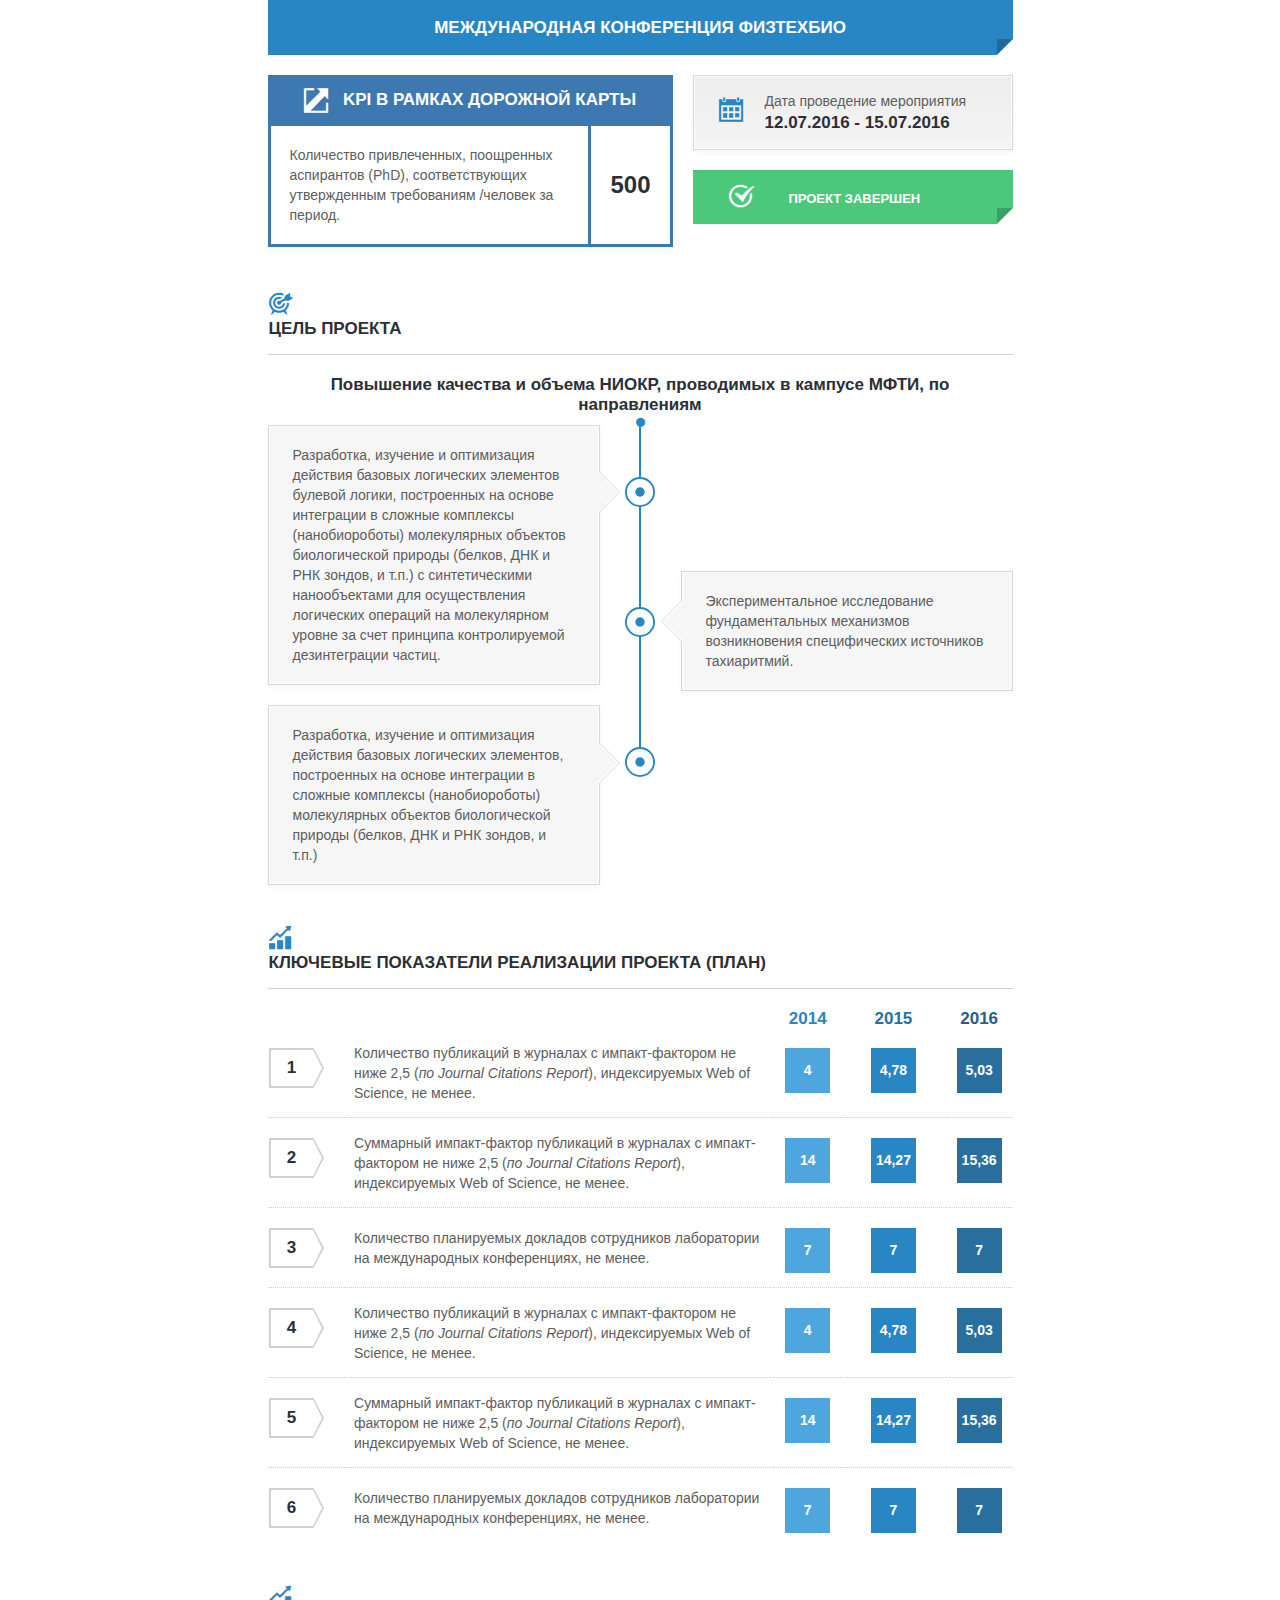
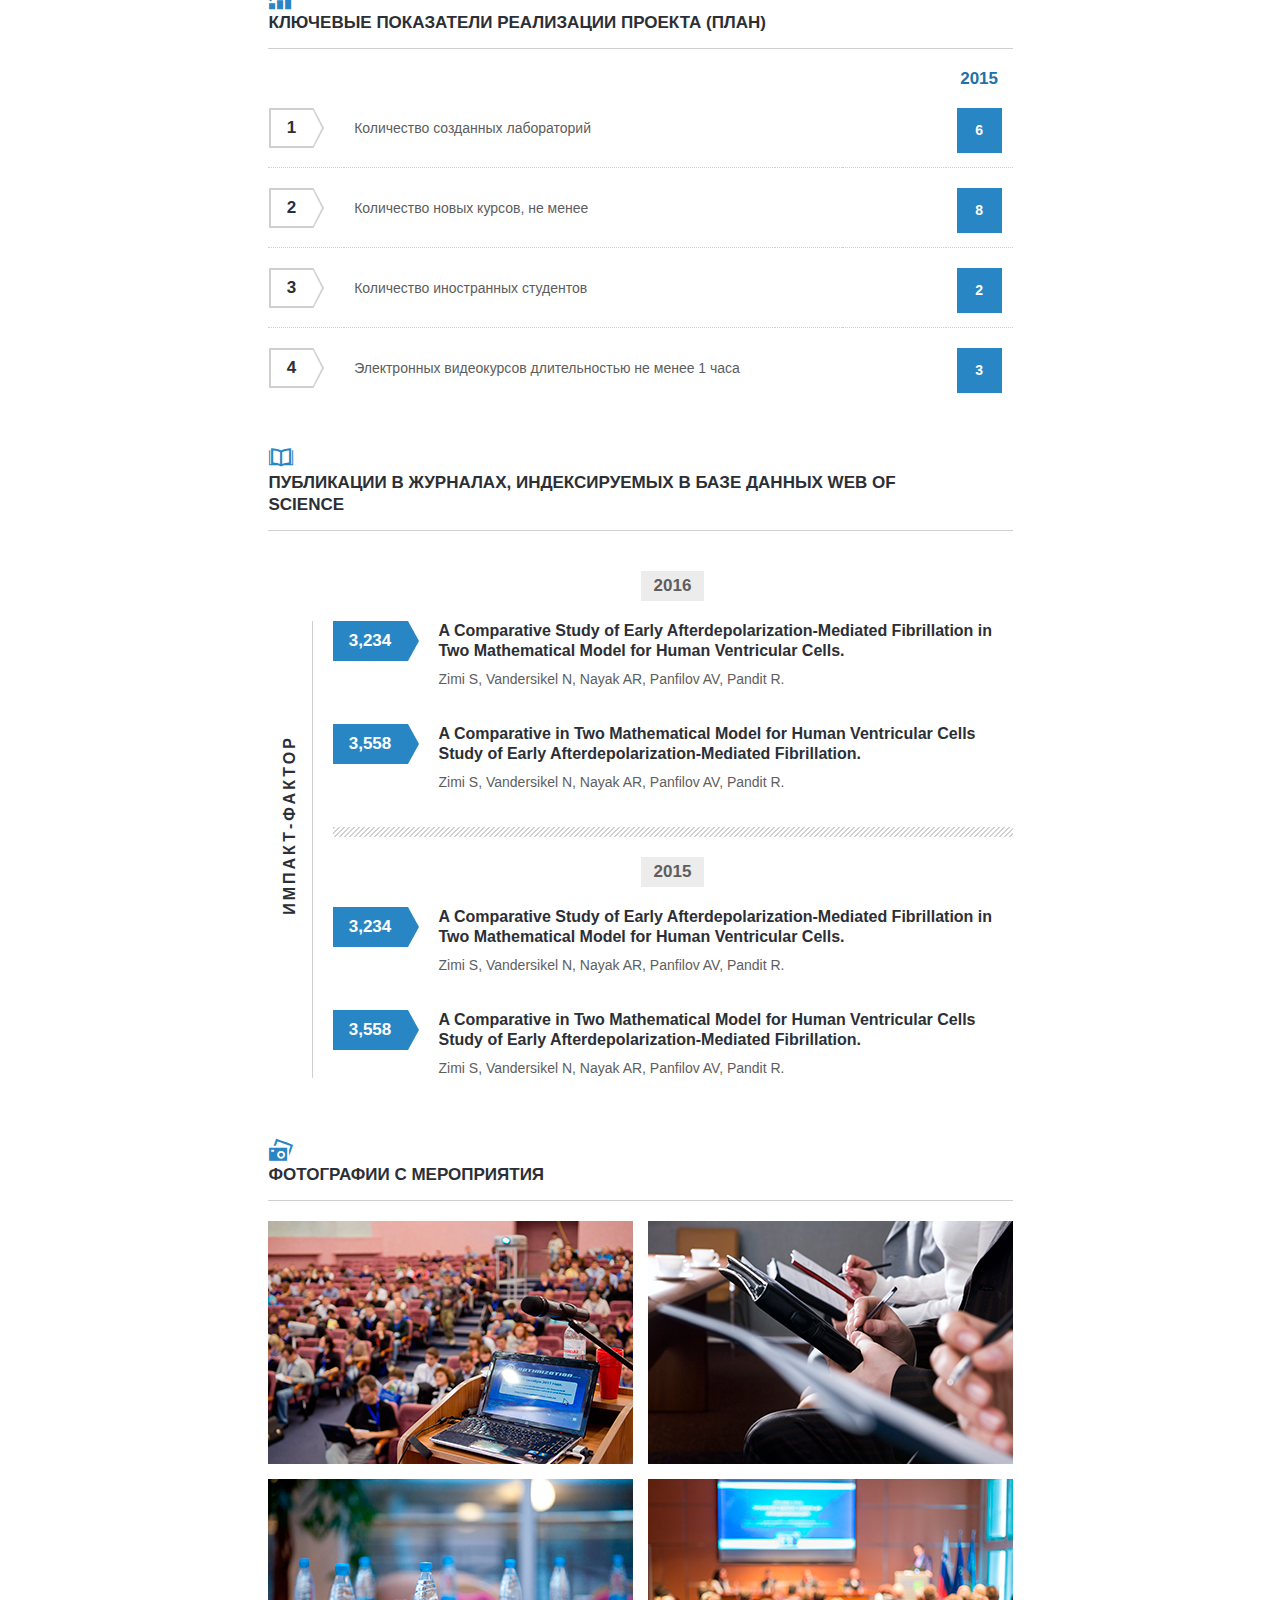
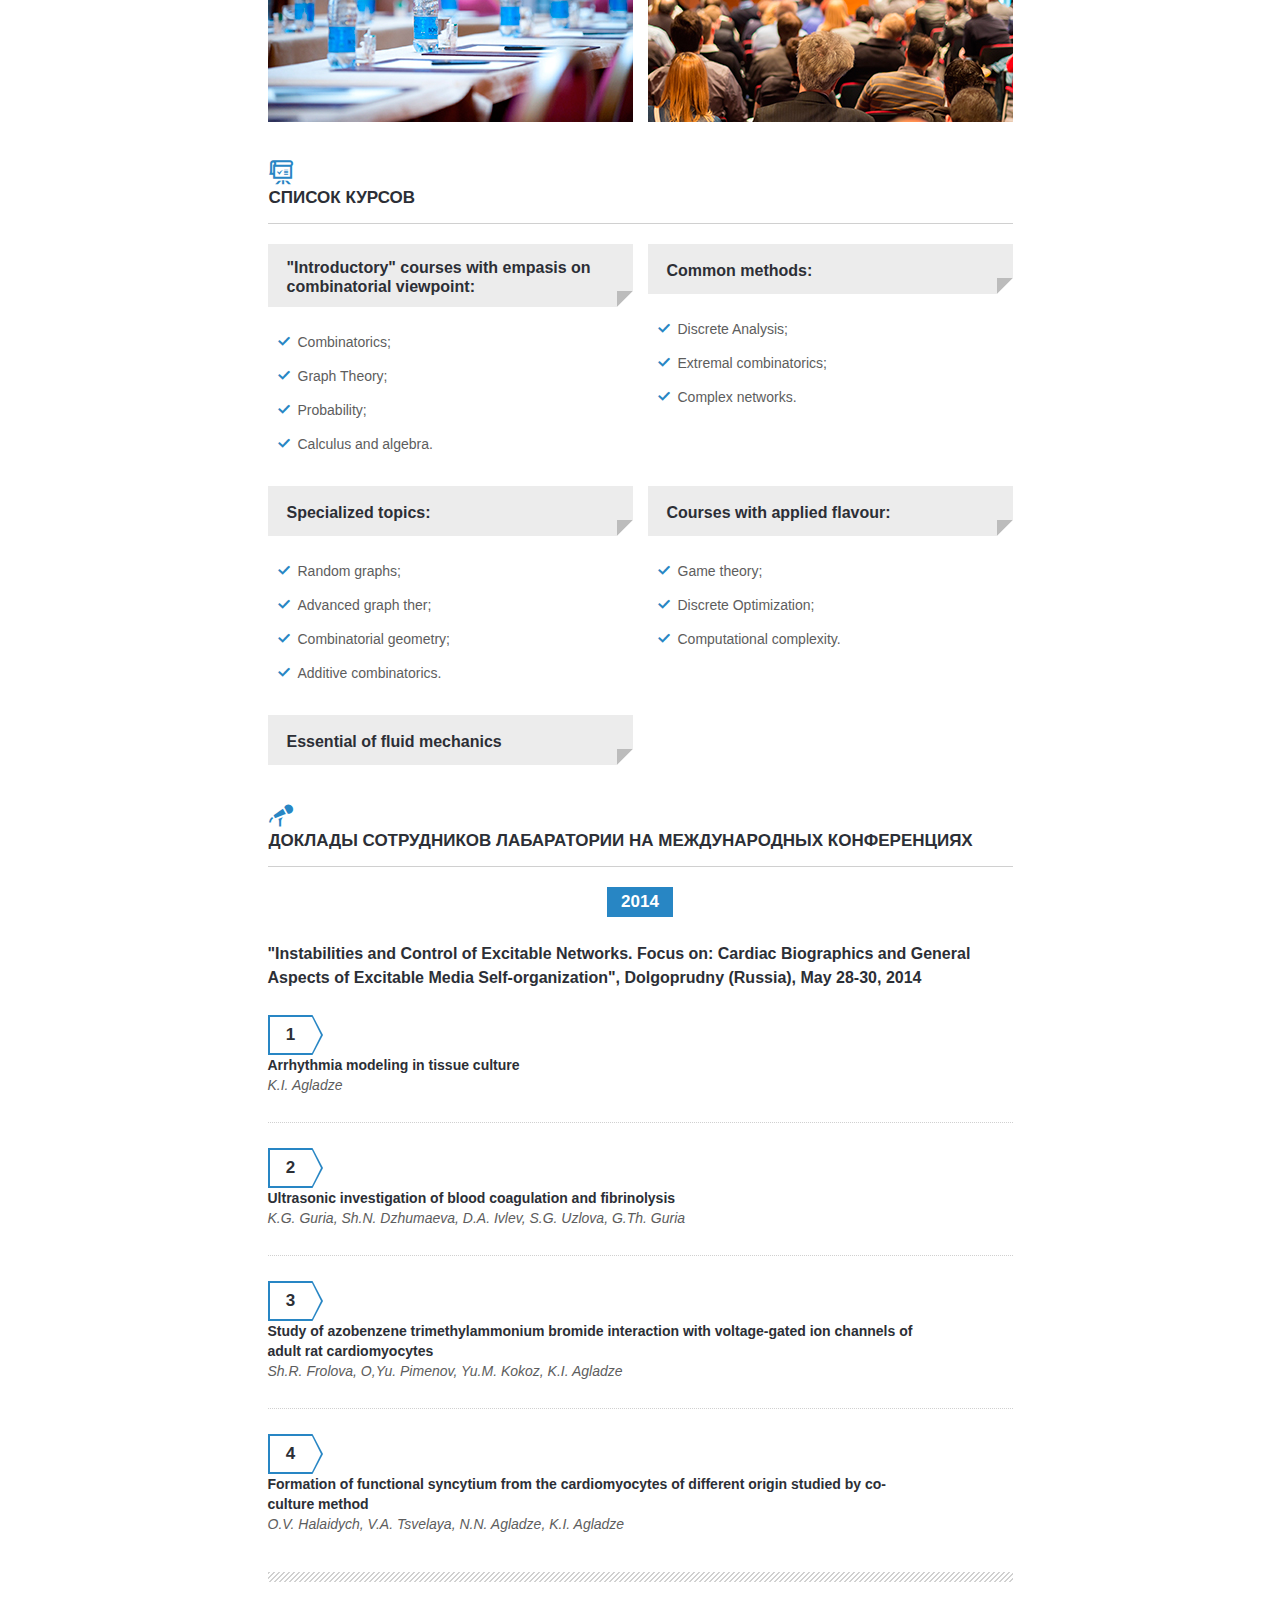
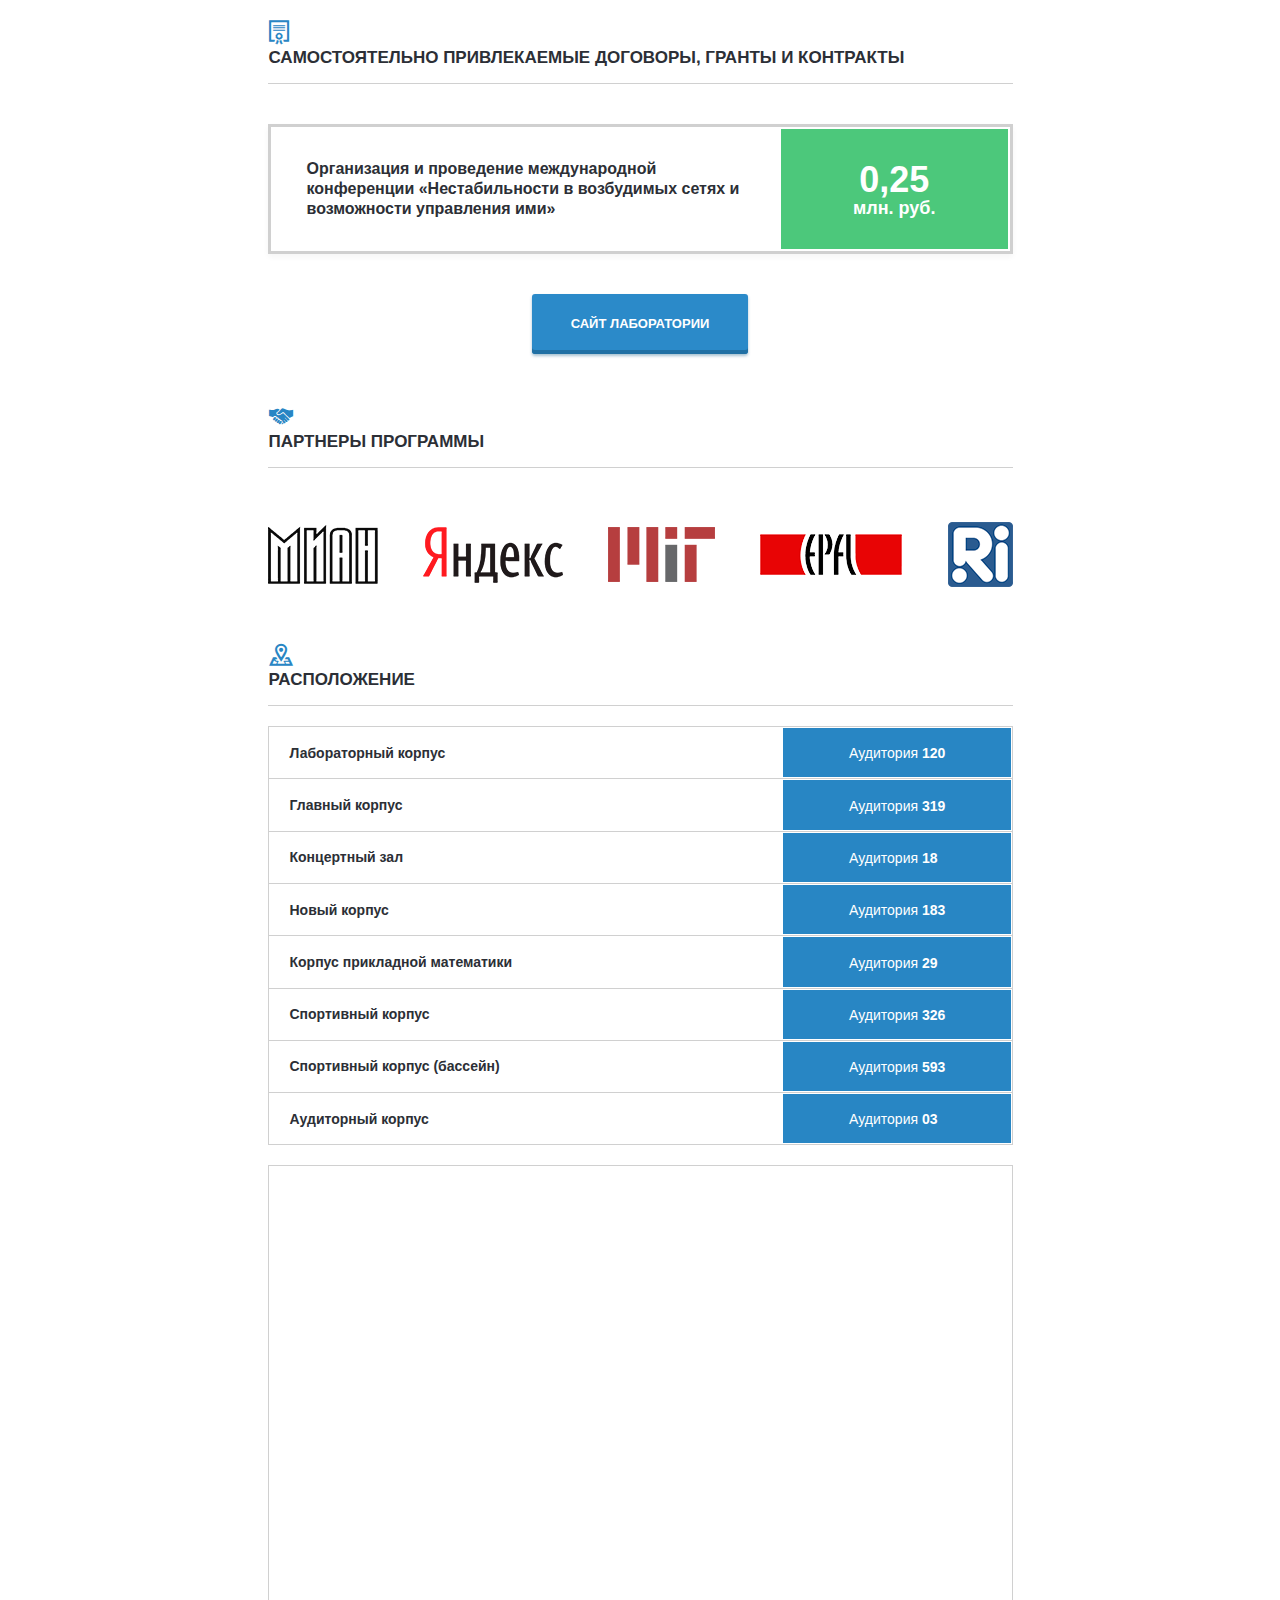
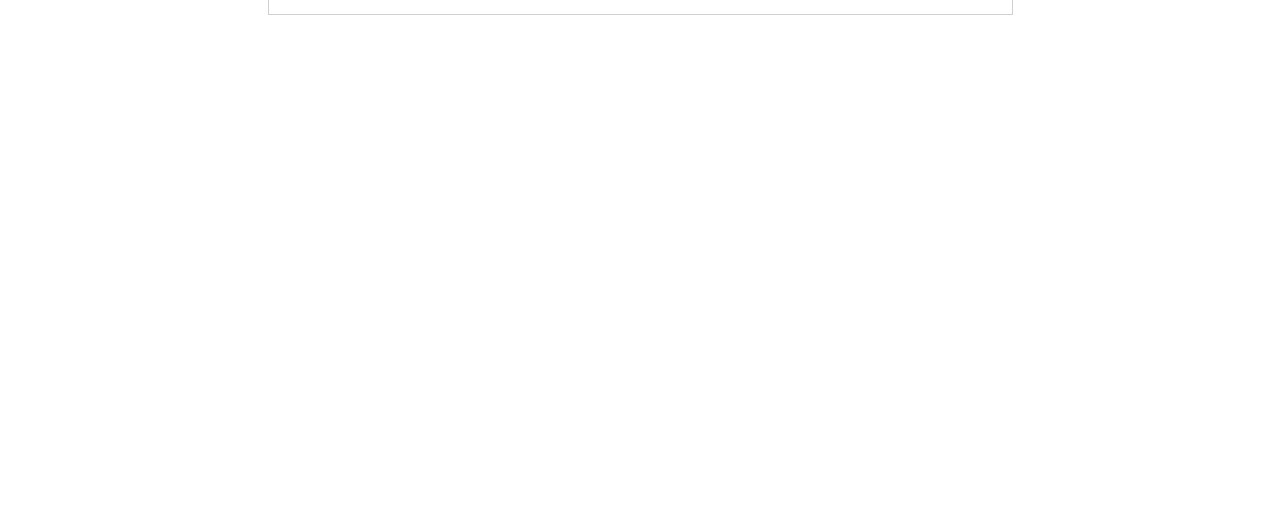
==== commit e9a55c30: "done" ====
--- a/html/index.html
+++ b/html/index.html
@@ -13,6 +13,7 @@
 	<link rel="stylesheet" href="css/icomoon.css" />
 	<link rel="stylesheet" href="css/fonts.css" />
 	<link rel="stylesheet" href="css/style.css" />
+	<script src="https://api-maps.yandex.ru/2.1/?lang=ru_RU" type="text/javascript"></script>
 </head>
 <body>
 	<div style="width: 745px; margin: 0 auto;"> <!-- wrapper for example (begin) -->
@@ -480,17 +481,179 @@
 				<div class="project-header2__text">Партнеры программы</div>
 			</div>
 			<div class="project-partners">
-				.project-partners
+				<div class="project-partners__partner">
+					<img src="img/partner_mian.png" alt="" class="project-partners__img">
+				</div>
+				<div class="project-partners__partner">
+					<img src="img/partner_yandex.png" alt="" class="project-partners__img">
+				</div>
+				<div class="project-partners__partner">
+					<img src="img/partner_mig.png" alt="" class="project-partners__img">
+				</div>
+				<div class="project-partners__partner">
+					<img src="img/partner_epfl.png" alt="" class="project-partners__img">
+				</div>
+				<div class="project-partners__partner">
+					<img src="img/partner_ri.png" alt="" class="project-partners__img">
+				</div>
 			</div> <!-- .project-partners -->
 			<div class="project-header2">
 				<div class="project-header2__icon icon-location"></div>
 				<div class="project-header2__text">Расположение</div>
 			</div>
 			<div class="project-locations">
-				.project-locations
+				<table class="project-locations__box">
+					<tr class="project-locations__row">
+						<td class="project-locations__label">Лабораторный корпус</td>
+						<td class="project-locations__num">
+							<div class="project-locations__num-box">
+								<div class="project-locations__num-text">Аудитория <b>120</b></div>
+							</div>
+						</td>
+					</tr>
+					<tr class="project-locations__row">
+						<td class="project-locations__label">Главный корпус</td>
+						<td class="project-locations__num">
+							<div class="project-locations__num-box">
+								<div class="project-locations__num-text">Аудитория <b>319</b></div>
+							</div>
+						</td>
+					</tr>
+					<tr class="project-locations__row">
+						<td class="project-locations__label">Концертный зал</td>
+						<td class="project-locations__num">
+							<div class="project-locations__num-box">
+								<div class="project-locations__num-text">Аудитория <b>18</b></div>
+							</div>
+						</td>
+					</tr>
+					<tr class="project-locations__row">
+						<td class="project-locations__label">Новый корпус</td>
+						<td class="project-locations__num">
+							<div class="project-locations__num-box">
+								<div class="project-locations__num-text">Аудитория <b>183</b></div>
+							</div>
+						</td>
+					</tr>
+					<tr class="project-locations__row">
+						<td class="project-locations__label">Корпус прикладной математики</td>
+						<td class="project-locations__num">
+							<div class="project-locations__num-box">
+								<div class="project-locations__num-text">Аудитория <b>29</b></div>
+							</div>
+						</td>
+					</tr>
+					<tr class="project-locations__row">
+						<td class="project-locations__label">Спортивный корпус</td>
+						<td class="project-locations__num">
+							<div class="project-locations__num-box">
+								<div class="project-locations__num-text">Аудитория <b>326</b></div>
+							</div>
+						</td>
+					</tr>
+					<tr class="project-locations__row">
+						<td class="project-locations__label">Спортивный корпус (бассейн)</td>
+						<td class="project-locations__num">
+							<div class="project-locations__num-box">
+								<div class="project-locations__num-text">Аудитория <b>593</b></div>
+							</div>
+						</td>
+					</tr>
+					<tr class="project-locations__row">
+						<td class="project-locations__label">Аудиторный корпус</td>
+						<td class="project-locations__num">
+							<div class="project-locations__num-box">
+								<div class="project-locations__num-text">Аудитория <b>03</b></div>
+							</div>
+						</td>
+					</tr>
+				</table>
 			</div> <!-- .project-locations -->
-			<div class="project-ymap">
-				YMAP
+			<div id="project-ymap">
+				<script type="text/javascript">
+					ymaps.ready(init);
+					function init () {
+						var myMap = new ymaps.Map('project-ymap', {
+								center: [55.929738866883795,37.52035144764719],
+								zoom: 16
+							});
+						var myPlacemark_NK = new ymaps.Placemark([55.929738866883795,37.52035144764719], {
+								iconContent: 'НК',
+								hintContent: 'Новый корпус',
+							}, {
+								preset: 'islands#redStretchyIcon'
+							});
+						myMap.geoObjects.add(myPlacemark_NK);
+
+						var myPlacemark_KPM = new ymaps.Placemark([55.92848453502313,37.521740831916894], {
+								iconContent: 'КПМ',
+								hintContent: 'Корпус прикладной математики',
+							}, {
+								preset: 'islands#redStretchyIcon'
+							});
+						myMap.geoObjects.add(myPlacemark_KPM);
+
+						var myPlacemark_GK = new ymaps.Placemark([55.92948438988733,37.5182646890336], {
+								iconContent: 'ГК',
+								hintContent: 'Главный корпус',
+							}, {
+								preset: 'islands#redStretchyIcon'
+							});
+						myMap.geoObjects.add(myPlacemark_GK);
+
+						var myPlacemark_LK = new ymaps.Placemark([55.93038785091598,37.51820031601723], {
+								iconContent: 'ЛК',
+								hintContent: 'Лабораторный корпус',
+							}, {
+								preset: 'islands#redStretchyIcon'
+							});
+						myMap.geoObjects.add(myPlacemark_LK);
+
+						var myPlacemark_AK = new ymaps.Placemark([55.93089980277553,37.520067133491615], {
+								iconContent: 'АК',
+								hintContent: 'Аудиторный корпус',
+							}, {
+								preset: 'islands#redStretchyIcon'
+							});
+						myMap.geoObjects.add(myPlacemark_AK);
+
+						var myPlacemark_RT = new ymaps.Placemark([55.930032492101944,37.516161837165924], {
+								iconContent: 'РТ',
+								hintContent: 'РТ',
+							}, {
+								preset: 'islands#redStretchyIcon'
+							});
+						myMap.geoObjects.add(myPlacemark_RT);
+
+						var myPlacemark_BK = new ymaps.Placemark([55.92956871381173,37.515786327903825], {
+								iconContent: 'БК',
+								hintContent: 'БК',
+							}, {
+								preset: 'islands#redStretchyIcon'
+							});
+						myMap.geoObjects.add(myPlacemark_BK);
+
+						var myPlacemark_NUM1 = new ymaps.Placemark([55.93115276471636,37.521451153343286], {
+								iconContent: '1',
+								hintContent: '1',
+							}, {
+								preset: 'islands#darkOrangeCircleIcon'
+							});
+						myMap.geoObjects.add(myPlacemark_NUM1);
+
+						var myPlacemark_NUM7 = new ymaps.Placemark([55.92900855857451,37.52324286896523], {
+								iconContent: '7',
+								hintContent: '7',
+							}, {
+								preset: 'islands#blueCircleIcon'
+							});
+						myMap.geoObjects.add(myPlacemark_NUM7);
+
+						myMap.controls.add('mapTools');
+						
+						
+					}
+				</script>
 			</div> <!-- .project-locations -->
 
 
--- a/html/css/icomoon.css
+++ b/html/css/icomoon.css
@@ -22,6 +22,7 @@
     /* Better Font Rendering =========== */
     -webkit-font-smoothing: antialiased;
     -moz-osx-font-smoothing: grayscale;
+    background-image: none;
 }
 
 .icon-arrow-diagonally:before {
--- a/html/css/style.css
+++ b/html/css/style.css
@@ -863,8 +863,73 @@
 	text-decoration: none;
 	color: #fff;
 }
-.project-partners {}
+.project-partners {
+	padding: 34px 0 0;
+	font-size: 1px;
+	text-align: center;
+	-moz-text-align-last: justify;
+	text-align-last: justify;
+}
+.project-partners__partner {
+	display: inline-block;
+	vertical-align: middle;
+	margin-right: 30px;
+	margin-bottom: 17px;
+}
+.project-partners__partner:last-child {
+	margin-right: 0;
+}
+.project-partners__img {}
 .project-locations {}
+.project-locations__box {
+	border: 1px solid #d0d0d0;
+	border-bottom: none;
+	margin-bottom: 20px;
+}
+.project-locations__row {
+	border-bottom: 1px solid #d0d0d0;
+}
+.project-locations__label {
+	width: 515px;
+	padding: 15px 21px;
+	box-sizing: border-box;
+	color: #2c2f36;
+	font-size: 14px;
+	font-weight: bold;
+	vertical-align: middle;
+}
+.project-locations__num {
+	width: 230px;
+	padding: 1px;
+	box-sizing: border-box;
+	vertical-align: middle;
+}
+.project-locations__num-box {
+	display: inline-block;
+	width: 100%;
+	height: 100%;
+	padding: 14px 0;
+	background-color: #2886c4;
+	color: #fff;
+	font-size: 14px;
+}
+.project-locations__num-box:before {
+	content: "";
+	display: inline-block;
+	height: 100%;
+	vertical-align: middle;
+}
+.project-locations__num-text {
+	display: inline-block;
+	vertical-align: middle;
+	padding-left: 62px;
+}
+#project-ymap {
+	border: 1px solid #d0d0d0;
+	width: 100%;
+	height: 450px;
+	box-sizing: border-box;
+}
 
 
 
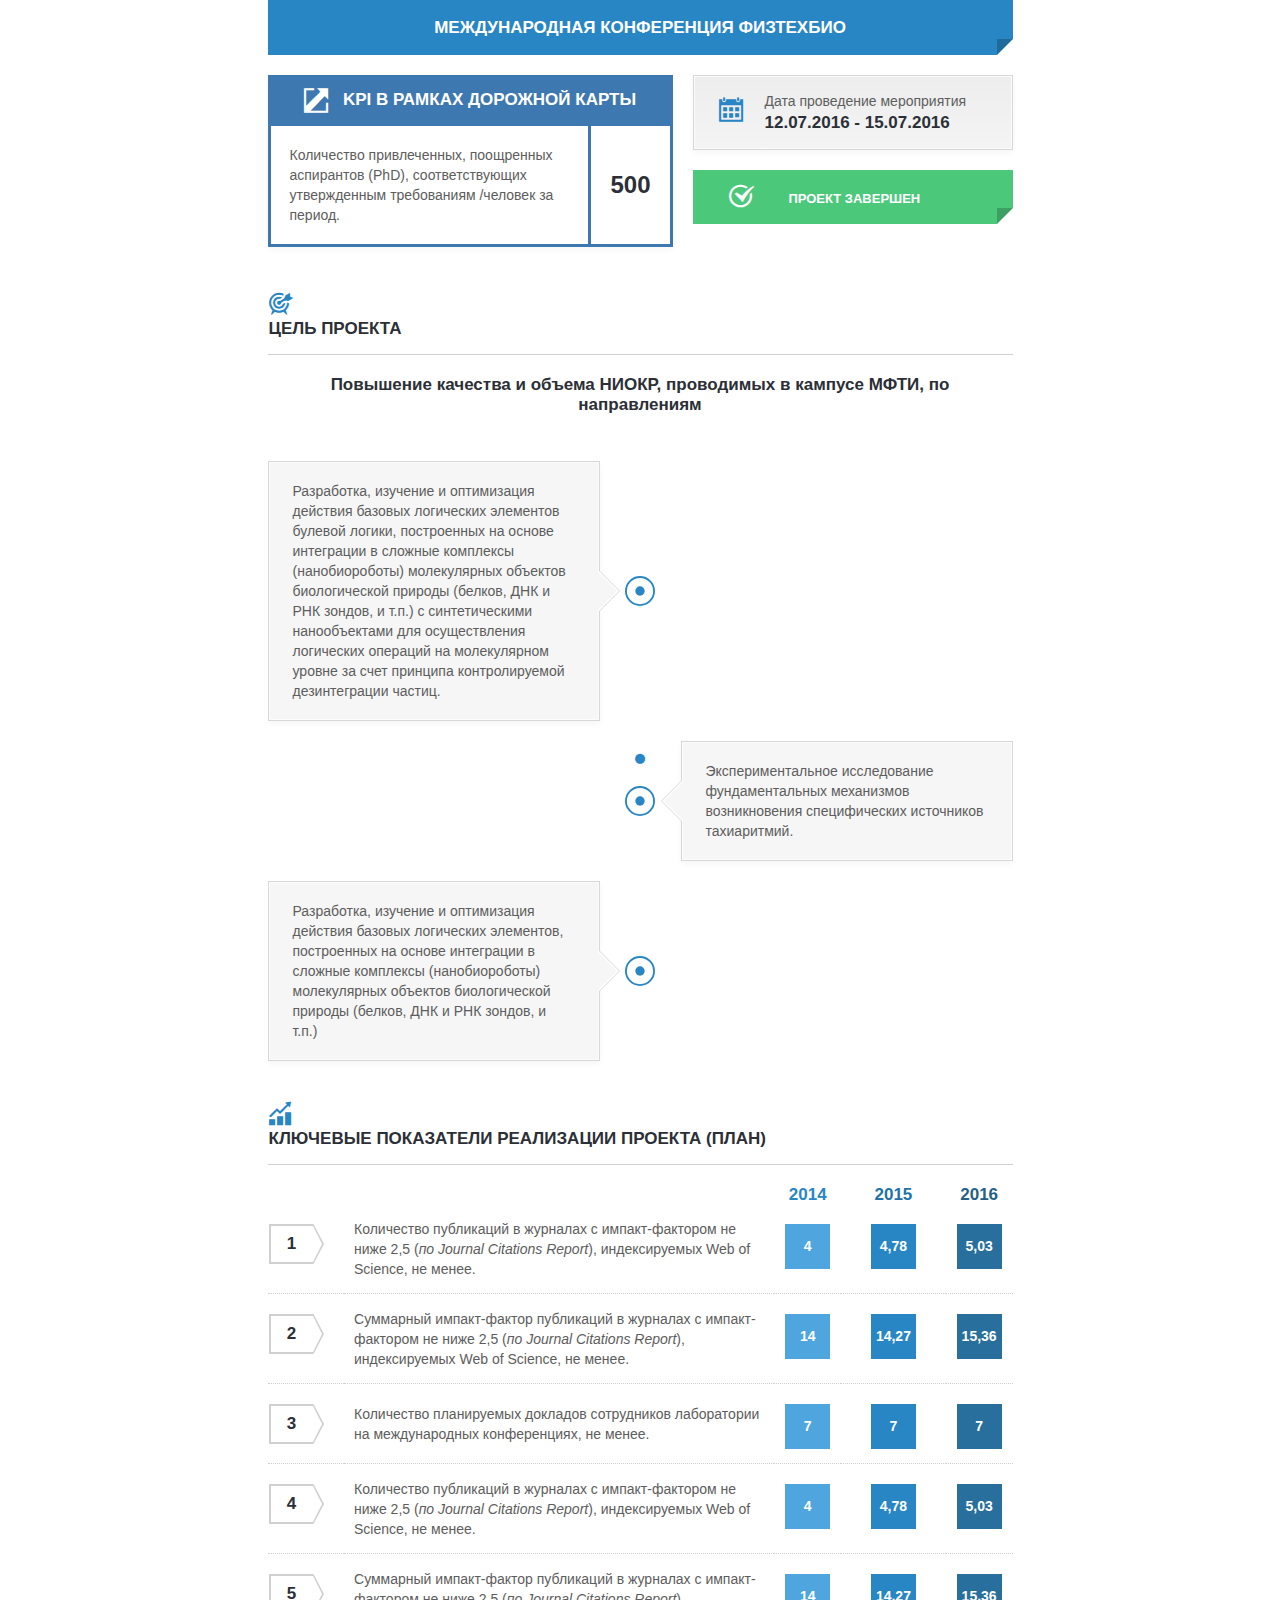
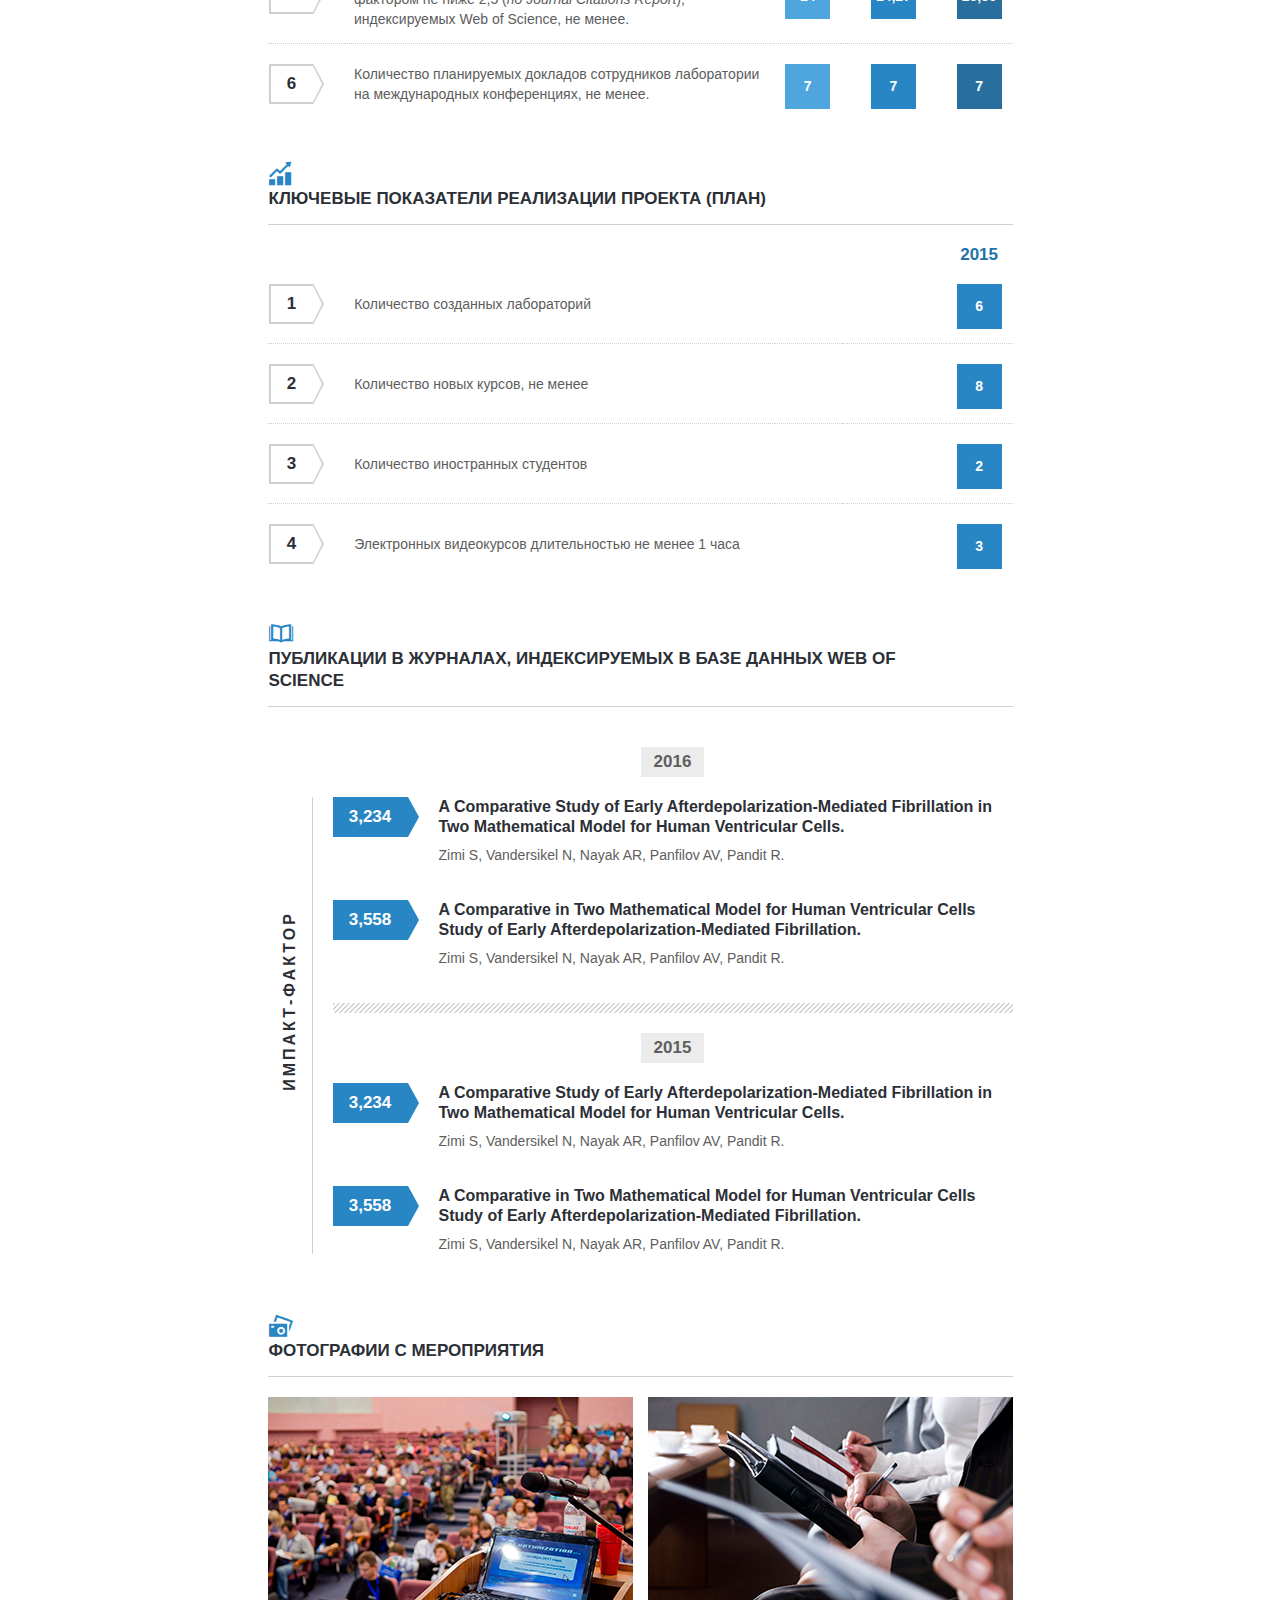
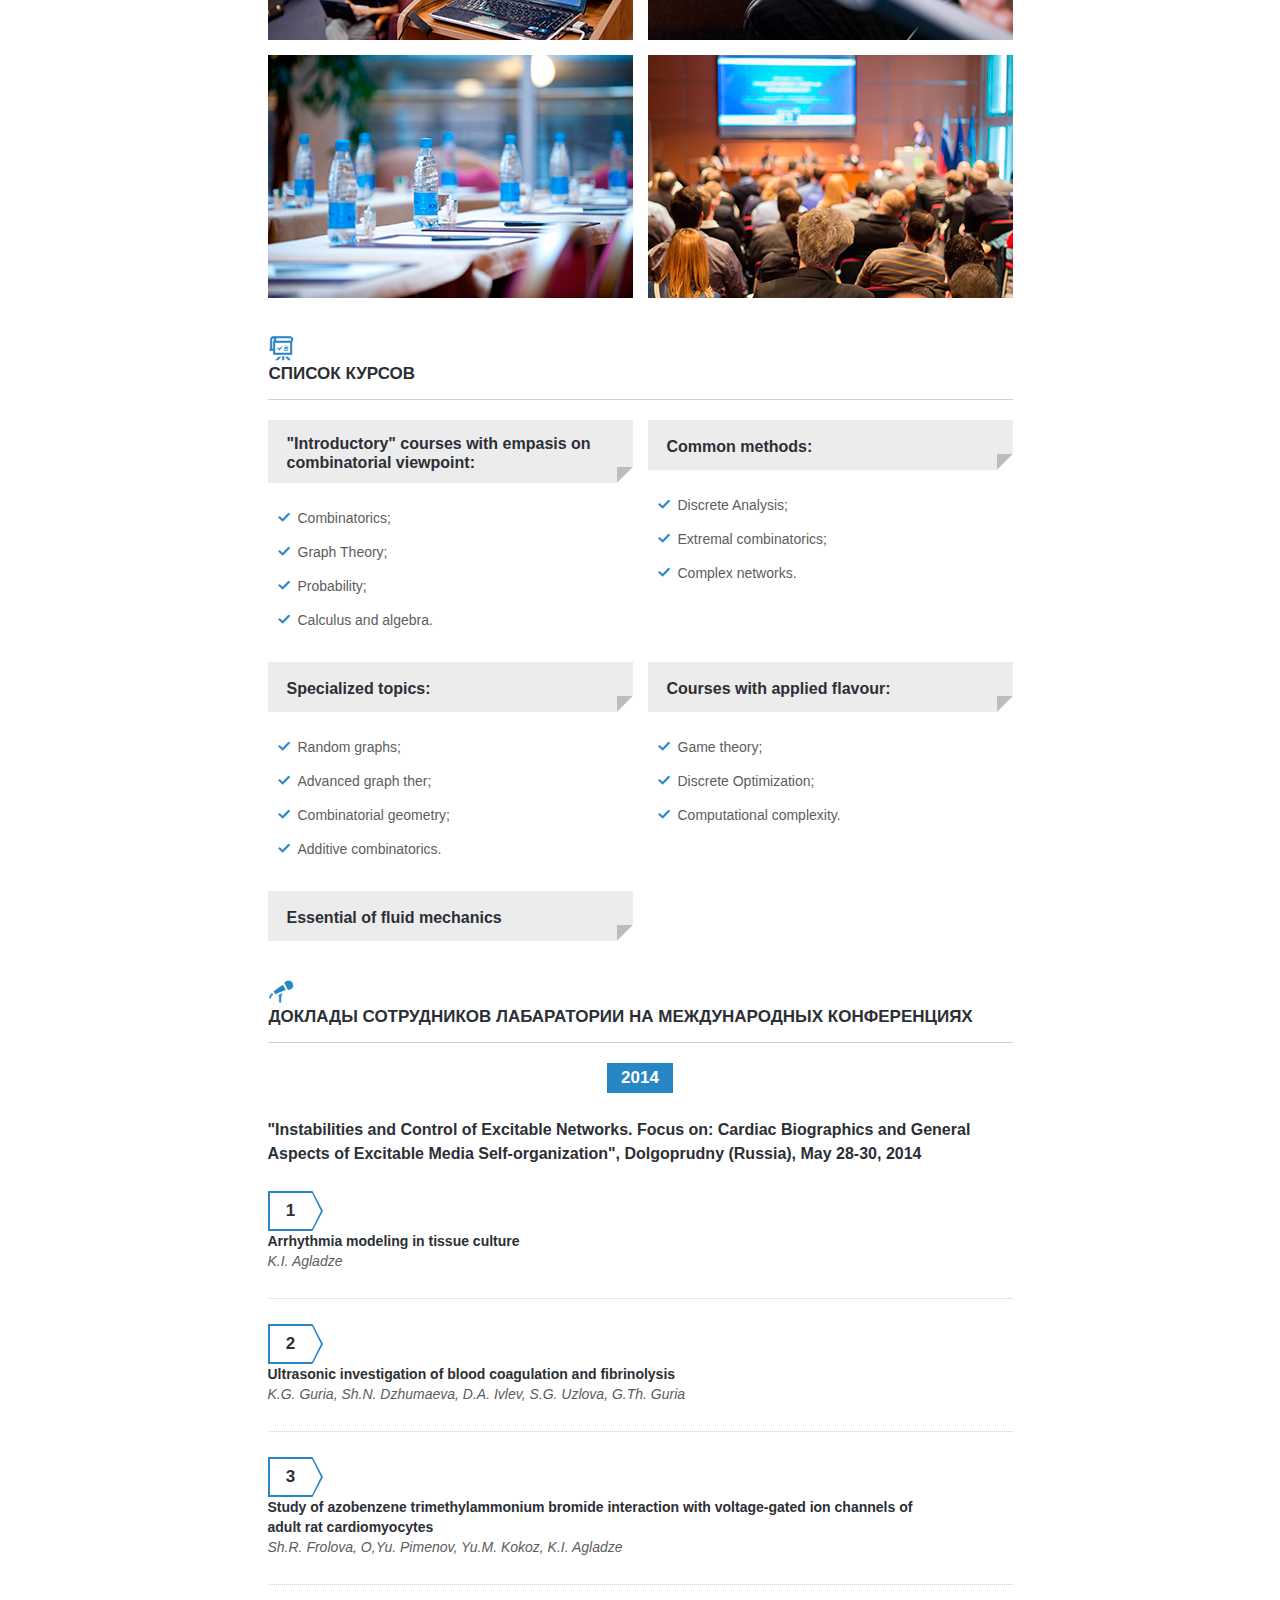
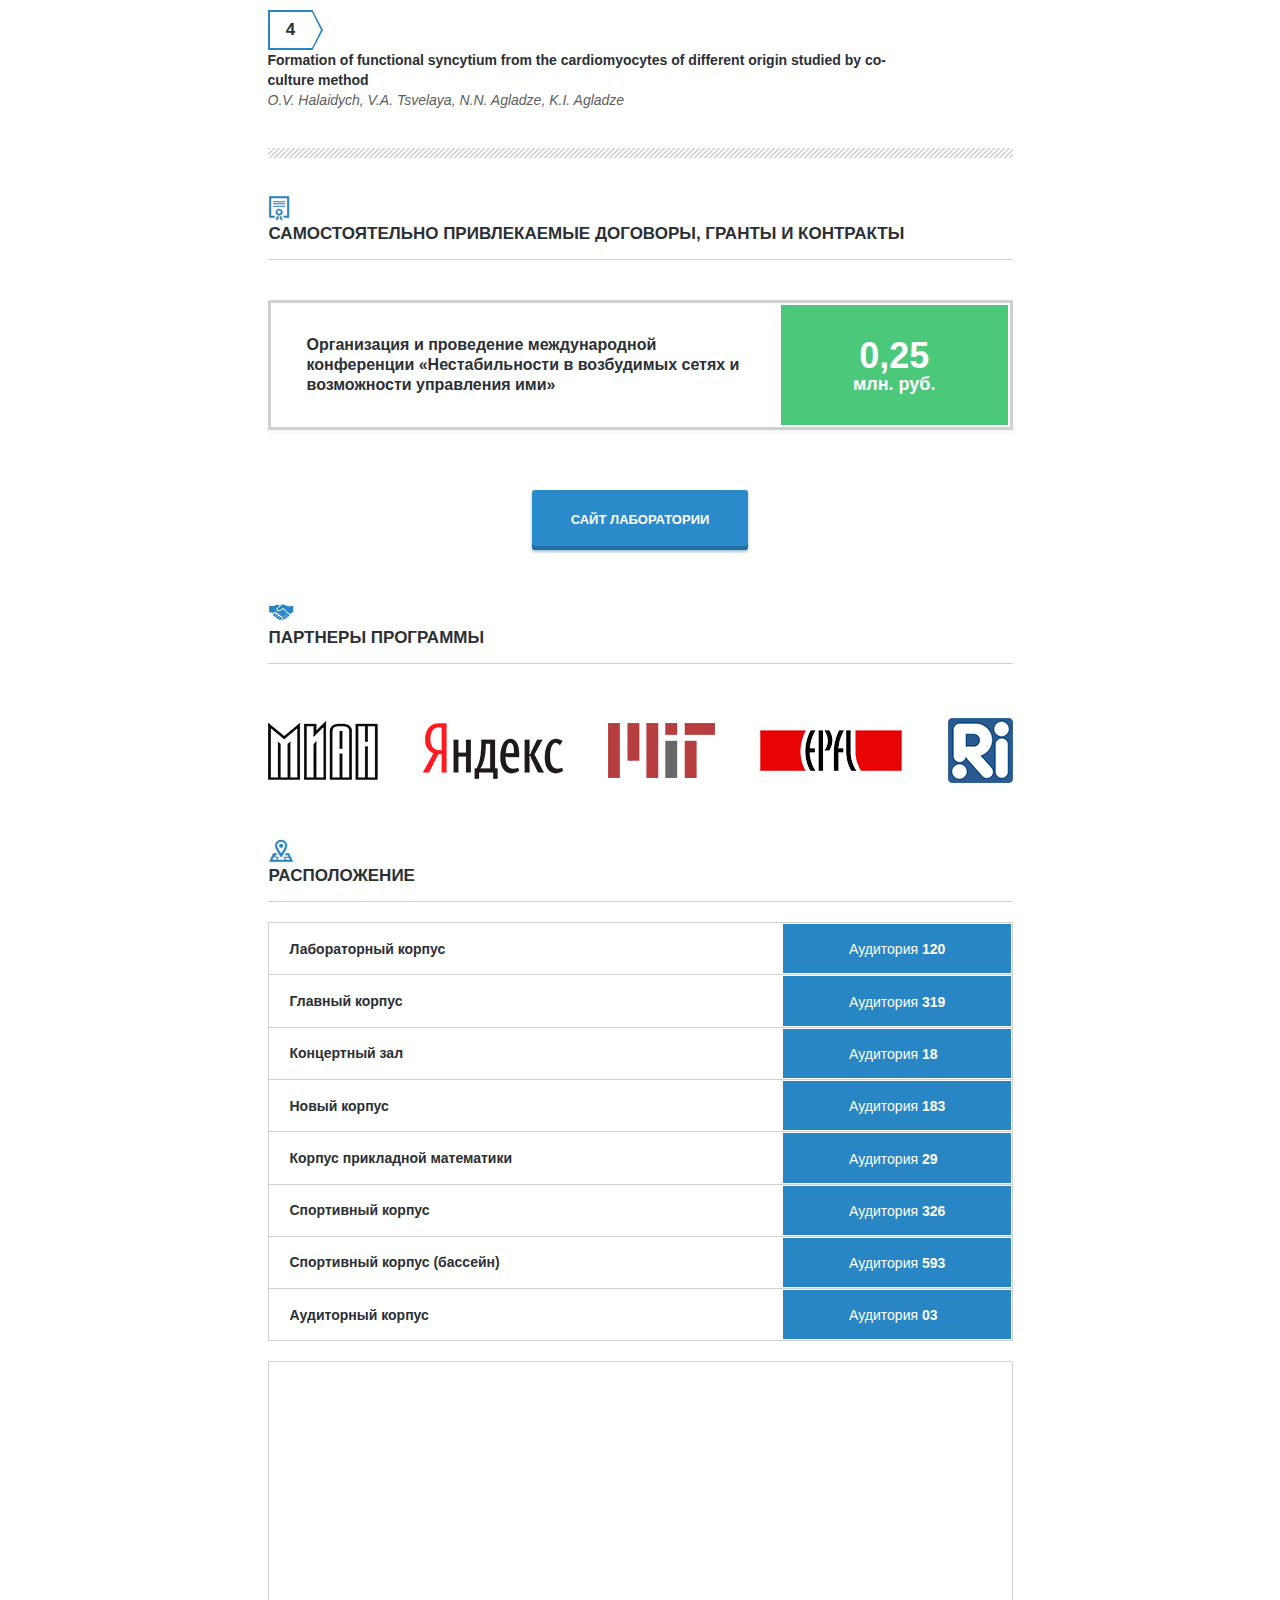
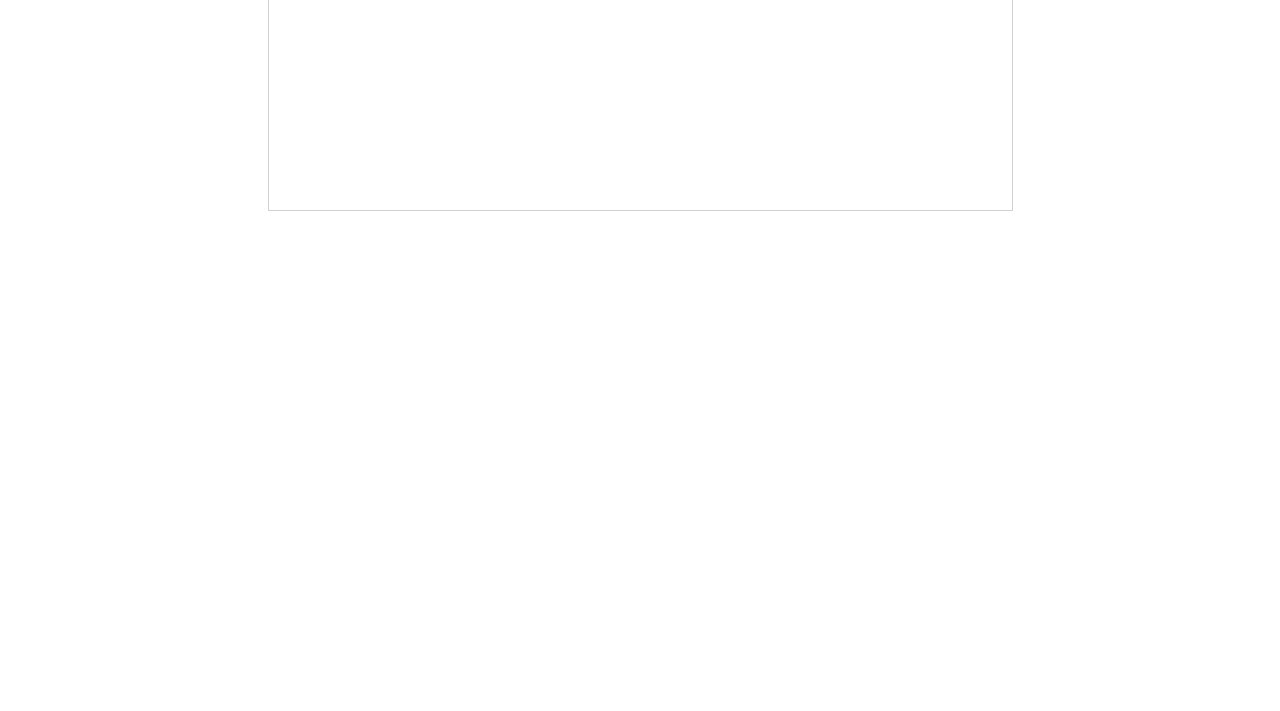
==== commit b04f378c: "part-event done" ====
--- a/html/index.html
+++ b/html/index.html
@@ -11,12 +11,11 @@
 	<meta http-equiv="X-UA-Compatible" content="IE=edge" />
 	<link rel="stylesheet" href="css/bootstrap.min.css" />
 	<link rel="stylesheet" href="css/icomoon.css" />
-	<link rel="stylesheet" href="css/fonts.css" />
 	<link rel="stylesheet" href="css/style.css" />
 	<script src="https://api-maps.yandex.ru/2.1/?lang=ru_RU" type="text/javascript"></script>
 </head>
 <body>
-	<div style="width: 745px; margin: 0 auto;"> <!-- wrapper for example (begin) -->
+	<div style="width: 745px; margin: 0 auto 500px;"> <!-- wrapper for example (begin) -->
 
 		
 		<div id="project-descr">
@@ -53,15 +52,25 @@
 			</div>
 			<div class="project-targets">
 				<div class="project-targets__title">Повышение качества и объема НИОКР, проводимых в кампусе МФТИ, по направлениям</div>
-				<div class="project-targets__box clearfix">
+				<div class="project-targets__box">
 					<div class="project-targets__boxleft">
-						<div class="project-targets__target target_1">
-							<div class="project-targets__target-inner">Разработка, изучение и оптимизация действия базовых логических элементов булевой логики, построенных на основе интеграции в сложные комплексы (нанобиороботы) молекулярных объектов биологической природы (белков, ДНК и РНК зондов, и т.п.) с синтетическими нанообъектами для осуществления логических операций на молекулярном уровне за счет принципа контролируемой дезинтеграции частиц.</div>
-							<div class="project-targets__target-arrow"></div>
-						</div>
-						<div class="project-targets__target target_3">
-							<div class="project-targets__target-inner">Разработка, изучение и оптимизация действия базовых логических элементов, построенных на основе интеграции в сложные комплексы (нанобиороботы) молекулярных объектов биологической природы (белков, ДНК и РНК зондов, и т.п.)</div>
-							<div class="project-targets__target-arrow"></div>
+						<div class="project-targets__target-container">
+							<div class="project-targets__target">
+								<div class="project-targets__target-inner">Разработка, изучение и оптимизация действия базовых логических элементов булевой логики, построенных на основе интеграции в сложные комплексы (нанобиороботы) молекулярных объектов биологической природы (белков, ДНК и РНК зондов, и т.п.) с синтетическими нанообъектами для осуществления логических операций на молекулярном уровне за счет принципа контролируемой дезинтеграции частиц.</div>
+								<div class="project-targets__target-arrow"></div>
+							</div>
+						</div>
+						<div class="project-targets__target-container">
+							<div class="project-targets__target">
+								<div class="project-targets__target-inner">Экспериментальное исследование фундаментальных механизмов возникновения специфических источников тахиаритмий.</div>
+								<div class="project-targets__target-arrow"></div>
+							</div>
+						</div>
+						<div class="project-targets__target-container">
+							<div class="project-targets__target">
+								<div class="project-targets__target-inner">Разработка, изучение и оптимизация действия базовых логических элементов, построенных на основе интеграции в сложные комплексы (нанобиороботы) молекулярных объектов биологической природы (белков, ДНК и РНК зондов, и т.п.)</div>
+								<div class="project-targets__target-arrow"></div>
+							</div>
 						</div>
 					</div>
 					<div class="project-targets__boxcenter">
@@ -72,12 +81,7 @@
 							<div class="project-targets__targetcircle targetcircle_3"></div>
 						</div>
 					</div>
-					<div class="project-targets__boxright">
-						<div class="project-targets__target target_2">
-							<div class="project-targets__target-inner">Экспериментальное исследование фундаментальных механизмов возникновения специфических источников тахиаритмий.</div>
-							<div class="project-targets__target-arrow"></div>
-						</div>
-					</div>
+					<div class="project-targets__boxright"></div>
 				</div>
 			</div> <!-- .project-targets -->
 			<div class="project-header2">
@@ -481,21 +485,21 @@
 				<div class="project-header2__text">Партнеры программы</div>
 			</div>
 			<div class="project-partners">
-				<div class="project-partners__partner">
+				<a class="project-partners__partner" href="#" target="_blank">
 					<img src="img/partner_mian.png" alt="" class="project-partners__img">
-				</div>
-				<div class="project-partners__partner">
+				</a>
+				<a class="project-partners__partner" href="#" target="_blank">
 					<img src="img/partner_yandex.png" alt="" class="project-partners__img">
-				</div>
-				<div class="project-partners__partner">
+				</a>
+				<a class="project-partners__partner" href="#" target="_blank">
 					<img src="img/partner_mig.png" alt="" class="project-partners__img">
-				</div>
-				<div class="project-partners__partner">
+				</a>
+				<a class="project-partners__partner" href="#" target="_blank">
 					<img src="img/partner_epfl.png" alt="" class="project-partners__img">
-				</div>
-				<div class="project-partners__partner">
+				</a>
+				<a class="project-partners__partner" href="#" target="_blank">
 					<img src="img/partner_ri.png" alt="" class="project-partners__img">
-				</div>
+				</a>
 			</div> <!-- .project-partners -->
 			<div class="project-header2">
 				<div class="project-header2__icon icon-location"></div>
@@ -650,15 +654,9 @@
 						myMap.geoObjects.add(myPlacemark_NUM7);
 
 						myMap.controls.add('mapTools');
-						
-						
 					}
 				</script>
 			</div> <!-- .project-locations -->
-
-
-
-
 		</div> <!-- #project-descr -->
 
 
@@ -670,9 +668,5 @@
 	<script src="js/html5shiv/html5shiv-printshiv.min.js"></script>
 	<script src="js/html5shiv/respond.min.js"></script>
 	<![endif]-->
-	<script src="js/jquery-2.1.4.min.js"></script>
-	<script src="js/common.js"></script>
-	<!-- Yandex.Metrika counter --><!-- /Yandex.Metrika counter -->
-	<!-- Google Analytics counter --><!-- /Google Analytics counter -->
 </body>
 </html>--- a/html/css/style.css
+++ b/html/css/style.css
@@ -1,11 +1,3 @@
-body {
-	margin-bottom: 500px;
-}
-
-
-
-
-
 #project-descr {}
 .project-header1 {
 	background-color: #2886c4;
@@ -77,6 +69,8 @@
 	border-right: 3px solid #3e78b0;
 	border-bottom: 3px solid #3e78b0;
 	display: table;
+	width: 100%;
+	box-sizing: border-box;
 }
 .project__details-b1-text {
 	font-size: 14px;
@@ -87,6 +81,7 @@
 }
 .project__details-b1-count {
 	display: table-cell;
+	text-align: center;
 	vertical-align: middle;
 	color: #2c2f36;
 	font-size: 24px;
@@ -163,6 +158,9 @@
 	position: relative;
 	top: 2px;
 }
+.project__descr {
+	margin: 20px 0;
+}
 .project-header2 {
 	border-bottom: 1px solid #d0d0d0;
 	margin: 38px 0 20px;
@@ -199,58 +197,49 @@
 	text-align: center;
 }
 .project-targets__box {
-	font-size: 1px;
+	display: table;
+	width: 100%;
 	padding-top: 8px;
 	margin-top: 2px;
+	overflow: hidden;
 }
 .project-targets__boxleft {
-	float: left;
 	width: 350px;
+	display: table-cell;
+	vertical-align: middle;
 }
 .project-targets__boxcenter {
-	float: left;
+	display: table-cell;
 	width: 30px;
-	margin: 0 8px 0 7px;
-	text-align: center;
+	padding: 0 8px 0 7px;
+	text-align: center;
+	vertical-align: middle;
 }
 .project-targets__boxright {
-	float: left;
 	width: 350px;
+	display: table-cell;
+	vertical-align: middle;
 }
 .project-targets__box-targetsline {
 	display: inline-block;
 	width: 2px;
-	height: 350px;
+	height: 100%;
 	background-color: #2886c4;
 	position: relative;
 }
 .project-targets__topcircle {
 	display: inline-block;
 	color: #2886c4;
-	width: 9px;
-	height: 9px;
-	font-size: 9px;
-	position: absolute;
-	top: -8px;
-	left: -3px;
-}
-.project-targets__targetcircle {
-	display: block;
-	width: 30px;
-	height: 30px;
-	background-image: url(../img/circle-target.svg);
-	background-repeat: no-repeat;
-	position: absolute;
-	left: -14px;
-}
-.project-targets__targetcircle.targetcircle_1 {
-	top: 52px;
-}
-.project-targets__targetcircle.targetcircle_2 {
-	top: 182px;
-}
-.project-targets__targetcircle.targetcircle_3 {
-	top: 322px;
+	width: 10px;
+	height: 10px;
+	font-size: 10px;
+	position: absolute;
+	top: -5px;
+	left: -4px;
+}
+.project-targets__target-container {
+	position: relative;
+	margin-bottom: 20px;
 }
 .project-targets__target {
 	width: 330px;
@@ -259,7 +248,25 @@
 	-moz-box-shadow:    0px 3px 6px 0px rgba(0, 0, 0, 0.04);
 	box-shadow:         0px 3px 6px 0px rgba(0, 0, 0, 0.04);
 	position: relative;
-	margin-bottom: 20px;
+}
+.project-targets__target-container:first-child {
+	margin-top: 36px;
+}
+.project-targets__target-container:last-child:after {
+	content: "";
+	display: block;
+	background-color: #fff;
+	height: 100%;
+	width: 4px;
+	position: absolute;
+	z-index: 40;
+	top: 50%;
+}
+.project-targets__target-container:last-child:nth-child(even):after {
+	left: -24px;
+}
+.project-targets__target-container:last-child:nth-child(odd):after {
+	right: -24px;
 }
 .project-targets__target-inner {
 	padding: 18px 23px;
@@ -279,6 +286,7 @@
 	width: 0;
 	position: absolute;
 	pointer-events: none;
+	top: 50%;
 }
 .project-targets__target:after {
 	border-color: rgba(255, 255, 255, 0);
@@ -301,41 +309,48 @@
 	left: auto;
 	right: -37px;
 }
-.project-targets__target.target_1:after,
-.project-targets__target.target_1:before,
-.project-targets__target.target_1 .project-targets__target-arrow {
-	top: 66px;
-}
-.project-targets__target.target_2:after,
-.project-targets__target.target_2:before,
-.project-targets__target.target_2 .project-targets__target-arrow {
+.project-targets__target-arrow:before {
+	content: "";
+	display: block;
+	width: 30px;
+	height: 30px;
+	background-image: url(../img/circle-target.svg);
+	background-repeat: no-repeat;
+	position: absolute;
+	top: -15px;
+}
+.project-targets__target-container:nth-child(odd) .project-targets__target-arrow:before {
+	left: 8px;
+}
+.project-targets__target-container:nth-child(even) .project-targets__target {
+	left: 18px;
+}
+.project-targets__target-container:nth-child(even) .project-targets__target .project-targets__target-arrow:before {
+	left: auto;
+	right: 9px;
+}
+.project-targets__target-container:nth-child(even) .project-targets__target:after,
+.project-targets__target-container:nth-child(even) .project-targets__target:before,
+.project-targets__target-container:nth-child(even) .project-targets__target .project-targets__target-arrow {
 	left: auto;
 	right: 100%;
-	top: 49px;
-}
-.project-targets__target.target_2 {
-	top: 146px;
-	margin-left: 18px;
-}
-.project-targets__target.target_2:after {
+}
+.project-targets__target-container:nth-child(even) {
+	left: 395px;
+}
+.project-targets__target-container:nth-child(even) .project-targets__target:after {
 	border-left-color: transparent;
 	border-right-color: #fff;
 }
-.project-targets__target.target_2:before {
+.project-targets__target-container:nth-child(even) .project-targets__target:before {
 	border-left-color: transparent;
 	border-right-color: #d7d7d7;
 }
-.project-targets__target.target_2 .project-targets__target-arrow {
+.project-targets__target-container:nth-child(even) .project-targets__target .project-targets__target-arrow {
 	border-left-color: transparent;
 	border-right-color: #f6f6f6;
 	right: auto;
 	left: -37px;
-}
-
-.project-targets__target.target_3:after,
-.project-targets__target.target_3:before,
-.project-targets__target.target_3 .project-targets__target-arrow {
-	top: 57px;
 }
 .project-plan {}
 .project-plan__table {
@@ -816,7 +831,7 @@
 	line-height: 1;
 }
 .project-site {
-	padding: 20px 0 12px;
+	padding: 40px 0 12px;
 	text-align: center;
 }
 .project-site__lnk {
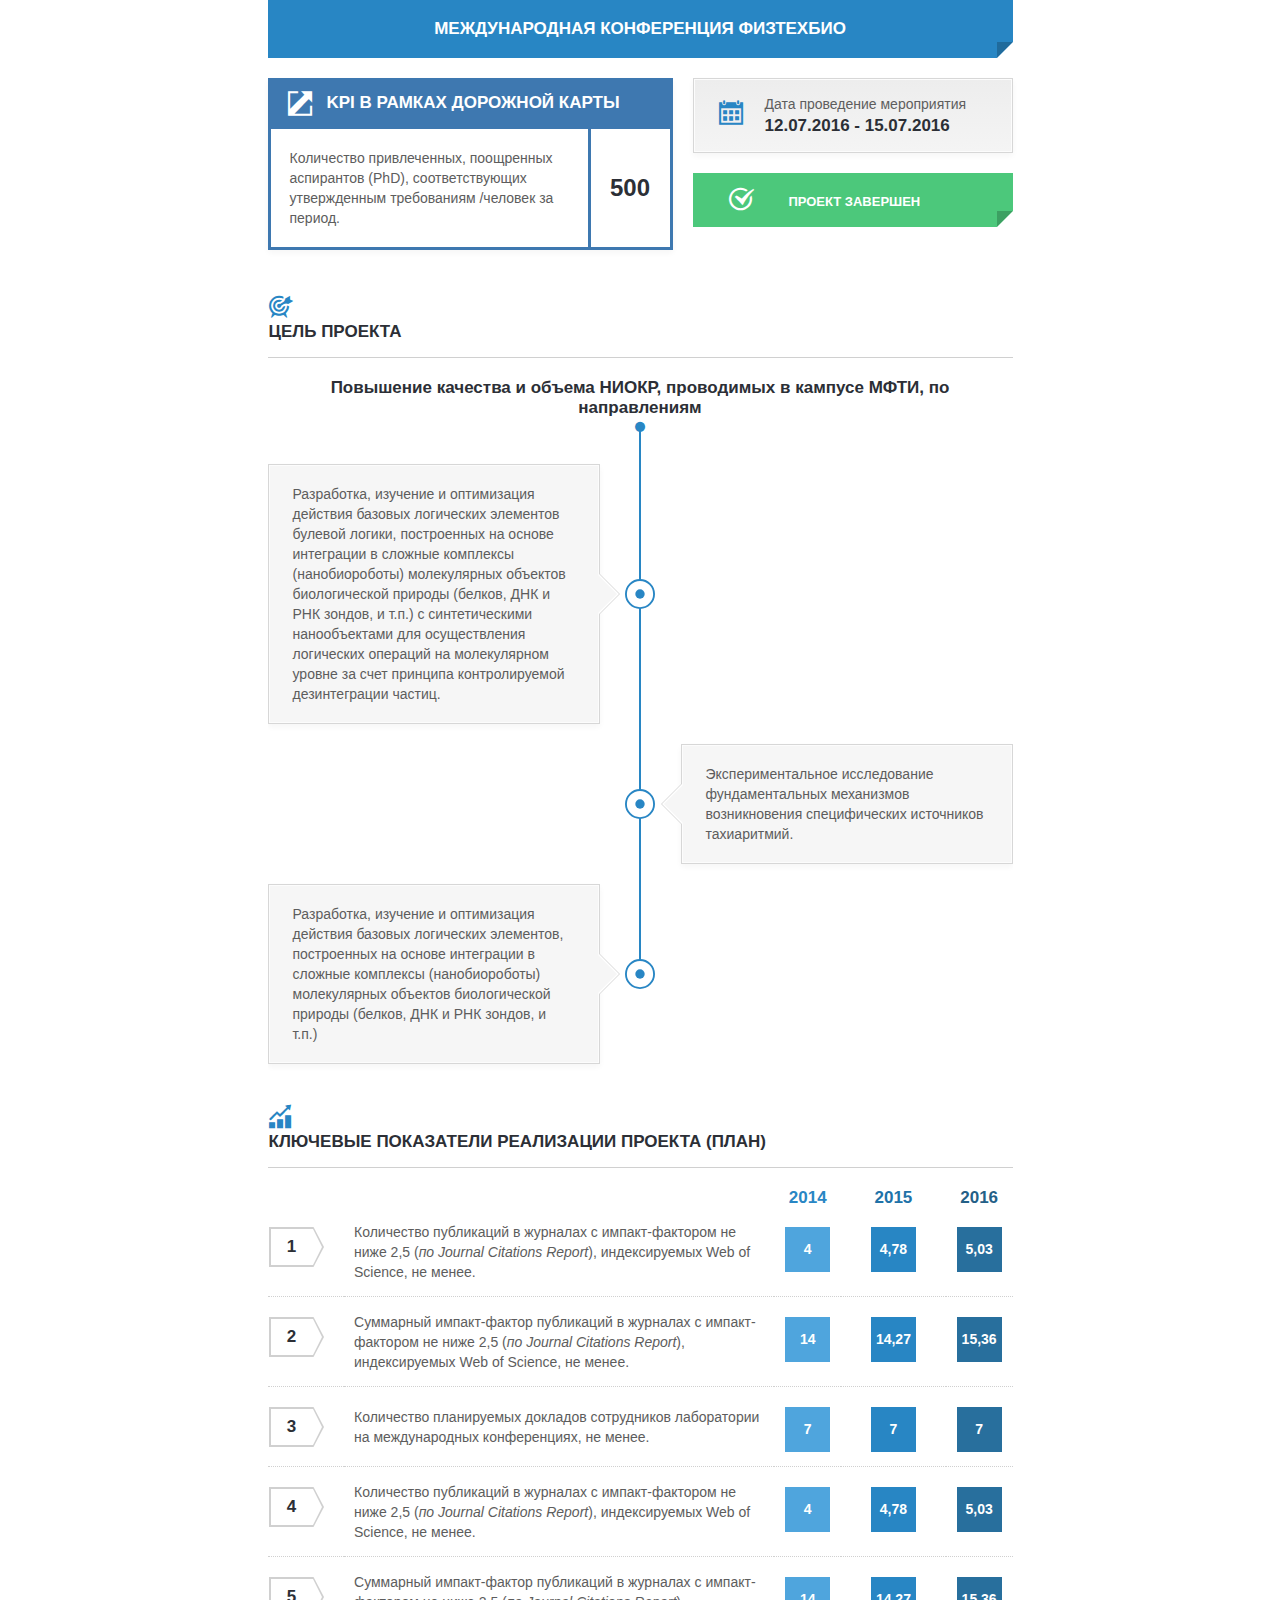
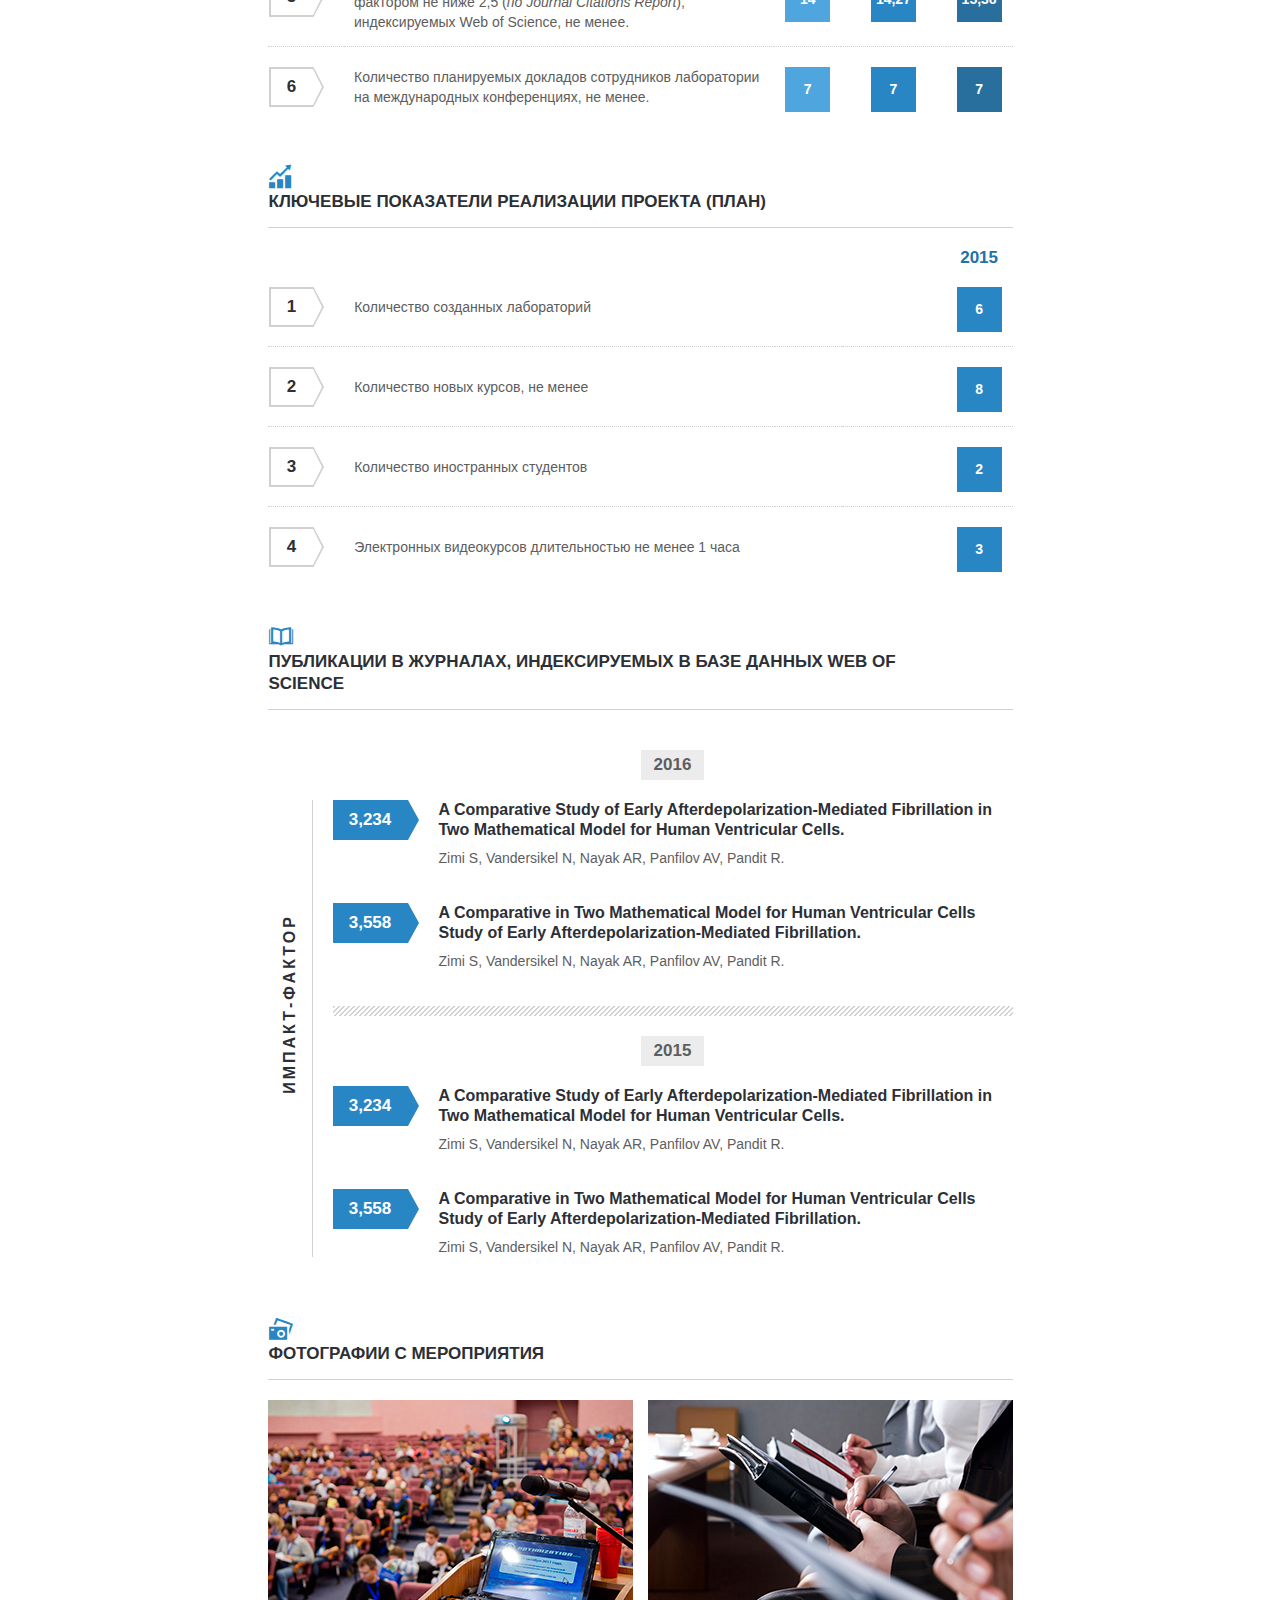
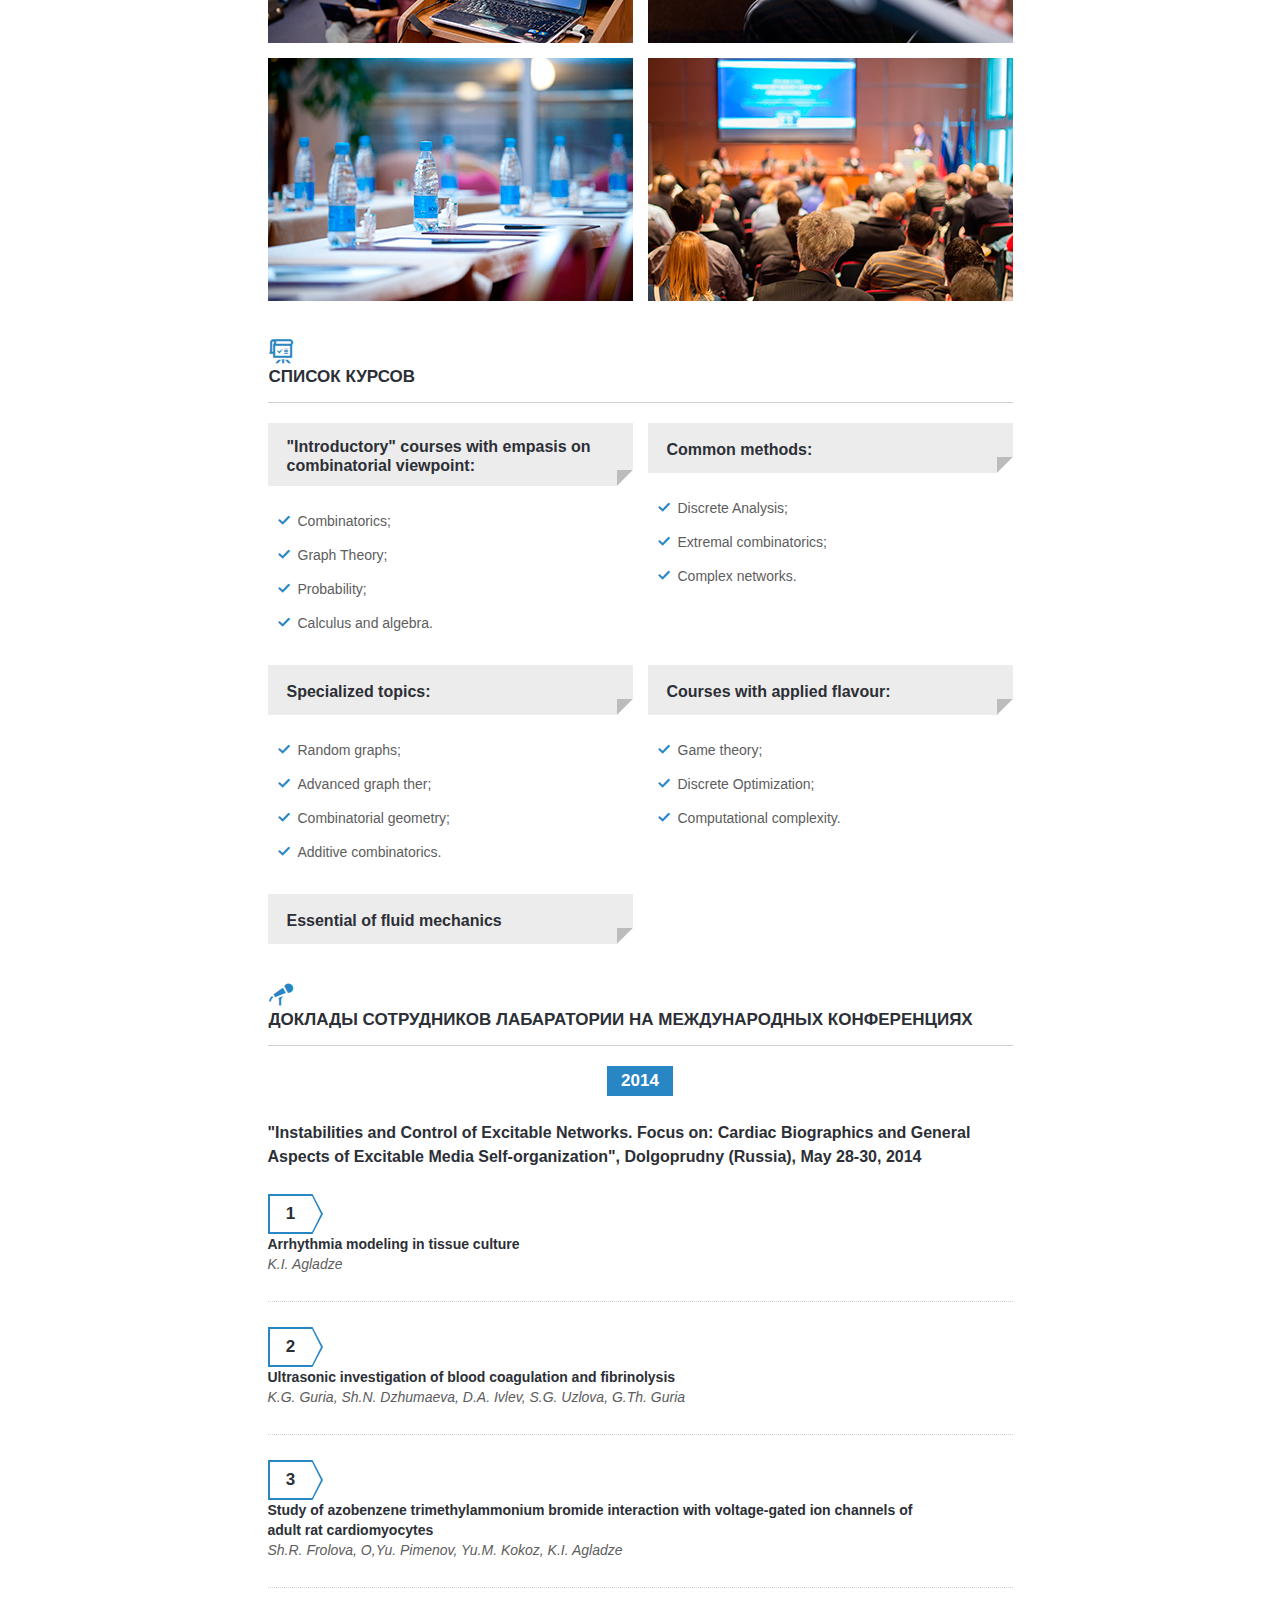
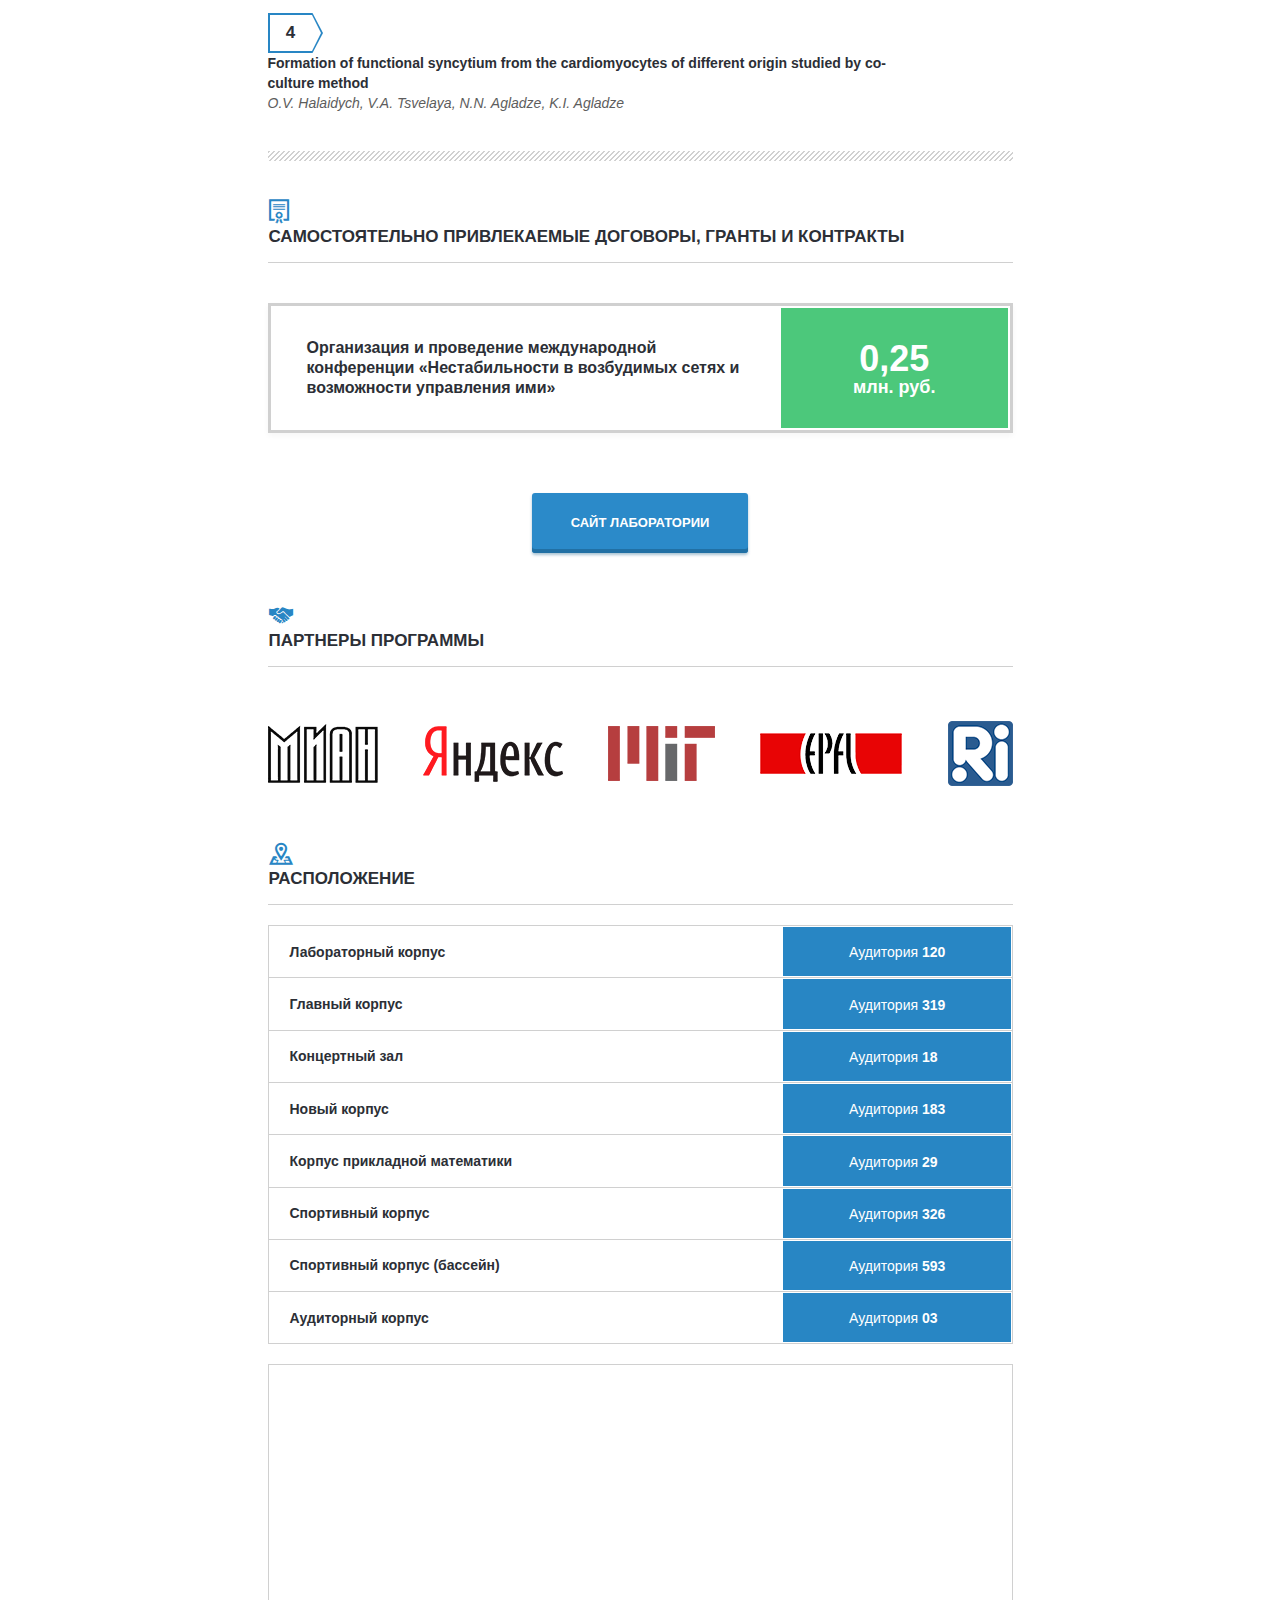
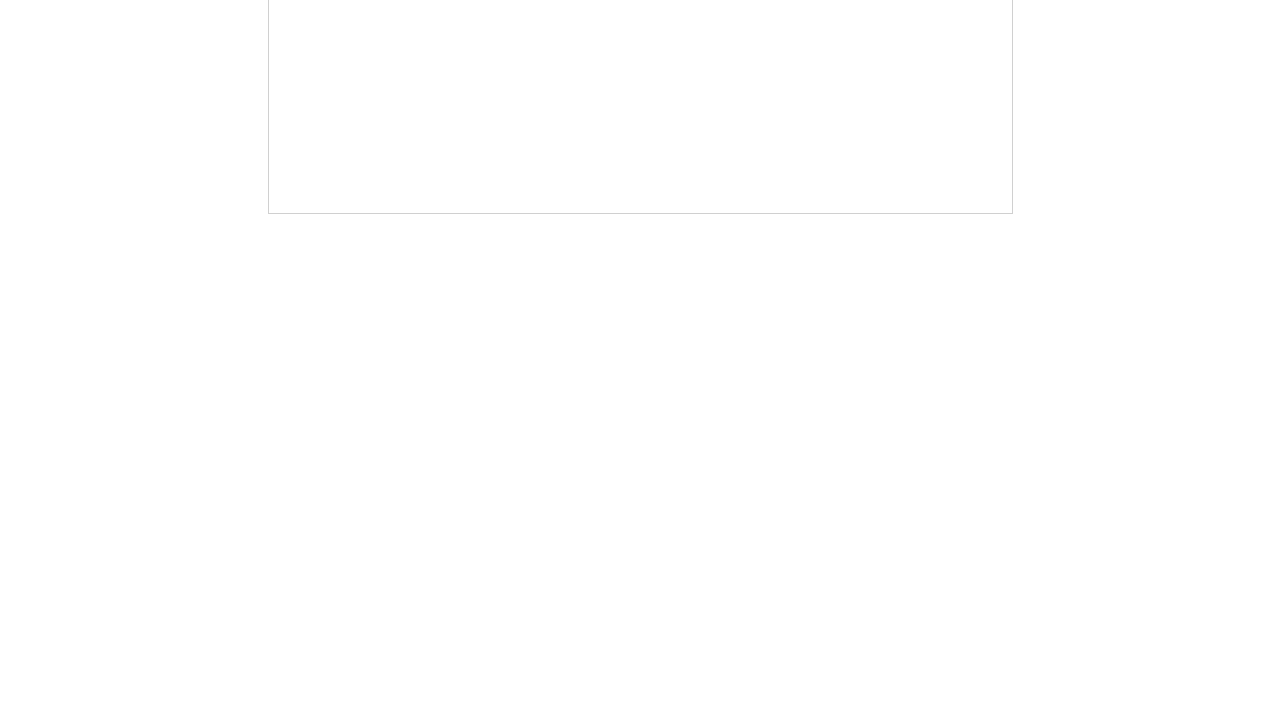
==== commit f6deeff8: "fixes" ====
--- a/html/index.html
+++ b/html/index.html
@@ -76,9 +76,6 @@
 					<div class="project-targets__boxcenter">
 						<div class="project-targets__box-targetsline">
 							<div class="project-targets__topcircle icon-circle"></div>
-							<div class="project-targets__targetcircle targetcircle_1"></div>
-							<div class="project-targets__targetcircle targetcircle_2"></div>
-							<div class="project-targets__targetcircle targetcircle_3"></div>
 						</div>
 					</div>
 					<div class="project-targets__boxright"></div>
--- a/html/css/icomoon.css
+++ b/html/css/icomoon.css
@@ -73,4 +73,48 @@
 .icon-checklist:before {
     content: "\e90f";
 }
-
+.icon-notepad:before {
+  content: "\e910";
+}
+.icon-roadmap:before {
+  content: "\e911";
+}
+.icon-docs:before {
+  content: "\e912";
+}
+.icon-arrow-right:before {
+  content: "\e913";
+}
+.icon-arrow-down2:before {
+  content: "\e914";
+}
+.icon-arrow-up2:before {
+  content: "\e915";
+}
+.icon-lamp:before {
+  content: "\e916";
+}
+.icon-folder:before {
+  content: "\e917";
+}
+.icon-handshake2:before {
+  content: "\e918";
+}
+.icon-like:before {
+  content: "\e919";
+}
+.icon-education-hat:before {
+  content: "\e91a";
+}
+.icon-planet:before {
+  content: "\e91b";
+}
+.icon-science:before {
+  content: "\e91c";
+}
+.icon-house:before {
+  content: "\e91d";
+}
+.icon-brain:before {
+  content: "\e91e";
+}
--- a/html/css/style.css
+++ b/html/css/style.css
@@ -6,8 +6,8 @@
 	font-size: 17px;
 	font-weight: bold;
 	text-align: center;
-	line-height: 1;
-	padding: 19px 0;
+	line-height: 22px;
+	padding: 18px 0;
 	margin-bottom: 20px;
 }
 .folded {
@@ -51,9 +51,8 @@
 	text-transform: uppercase;
 	font-size: 17px;
 	font-weight: bold;
-	text-align: center;
 	line-height: 24px;
-	padding: 13px 0;
+	padding: 13px 20px;
 }
 .project__details-b1-header .icon-arrow-diagonally {
 	display: inline-block;
@@ -88,6 +87,7 @@
 	font-weight: bold;
 	border-left: 3px solid #3e78b0;
 	padding: 0 19px;
+	width: 41px;
 }
 .project__details-right {
 	width: 320px;
@@ -159,6 +159,7 @@
 	top: 2px;
 }
 .project__descr {
+	color: #5d5d5d;
 	margin: 20px 0;
 }
 .project-header2 {
@@ -199,6 +200,7 @@
 .project-targets__box {
 	display: table;
 	width: 100%;
+	height: 100%;
 	padding-top: 8px;
 	margin-top: 2px;
 	overflow: hidden;
@@ -207,6 +209,7 @@
 	width: 350px;
 	display: table-cell;
 	vertical-align: middle;
+	height: 100%;
 }
 .project-targets__boxcenter {
 	display: table-cell;
@@ -214,11 +217,13 @@
 	padding: 0 8px 0 7px;
 	text-align: center;
 	vertical-align: middle;
+	height: 100%;
 }
 .project-targets__boxright {
 	width: 350px;
 	display: table-cell;
 	vertical-align: middle;
+	height: 100%;
 }
 .project-targets__box-targetsline {
 	display: inline-block;
@@ -642,6 +647,10 @@
 	display: table-cell;
 	vertical-align: middle;
 }
+.project-lists__item-text {
+	margin: 25px 0;
+	padding-left: 10px;
+}
 .project-lists__item-list {
 	padding: 0 0 0 30px;
 	margin: 25px 0 32px;
@@ -675,8 +684,13 @@
 	width: 12px;
 	height: 12px;
 	left: -20px;
-	top: 50%;
-	margin-top: -5px;
+	top: 5px;
+}
+.project-lists__item-list_intext {
+	margin: 15px 0;
+}
+.project-lists__item-list_intext .project-lists__item-list-li {
+	margin-bottom: 10px;
 }
 .project-reports {}
 .project-reports__year {
@@ -785,6 +799,9 @@
 .project-reports__list-content2 {
 	color: #5d5d5d;
 	font-style: italic;
+}
+.project-reports__list-content3 {
+	margin-top: 5px;
 }
 .project-certs {
 	padding: 20px 0 0 0;
@@ -945,7 +962,37 @@
 	height: 450px;
 	box-sizing: border-box;
 }
+/*---------------------------------------------------------------------------------*/
+/* about */
+/*---------------------------------------------------------------------------------*/
+#about {}
+/* text-shadow: 0px 6px 10px rgba(0, 0, 0, 0.15); */
+.about-text2col {}
+.about-text2col__block {
+	float: left;
+	width: 50%;
+	padding-right: 30px;
+	box-sizing: border-box;
+	font-size: 14px;
+	line-height: 20px;
+	color: #5d5d5d;
+}
+.about-text2col__block-img {
+	float: left;
+	margin: 0 20px 20px 0;
+}
+#about a {
+	color: #2886c4;
+	text-decoration: underline;
+}
+#about a:hover {
+	text-decoration: none;
+}
+.about-fullwidth {
+	width: 100%;
+	height: auto;
+	margin-bottom: 35px;
+}
 
 
 
-
